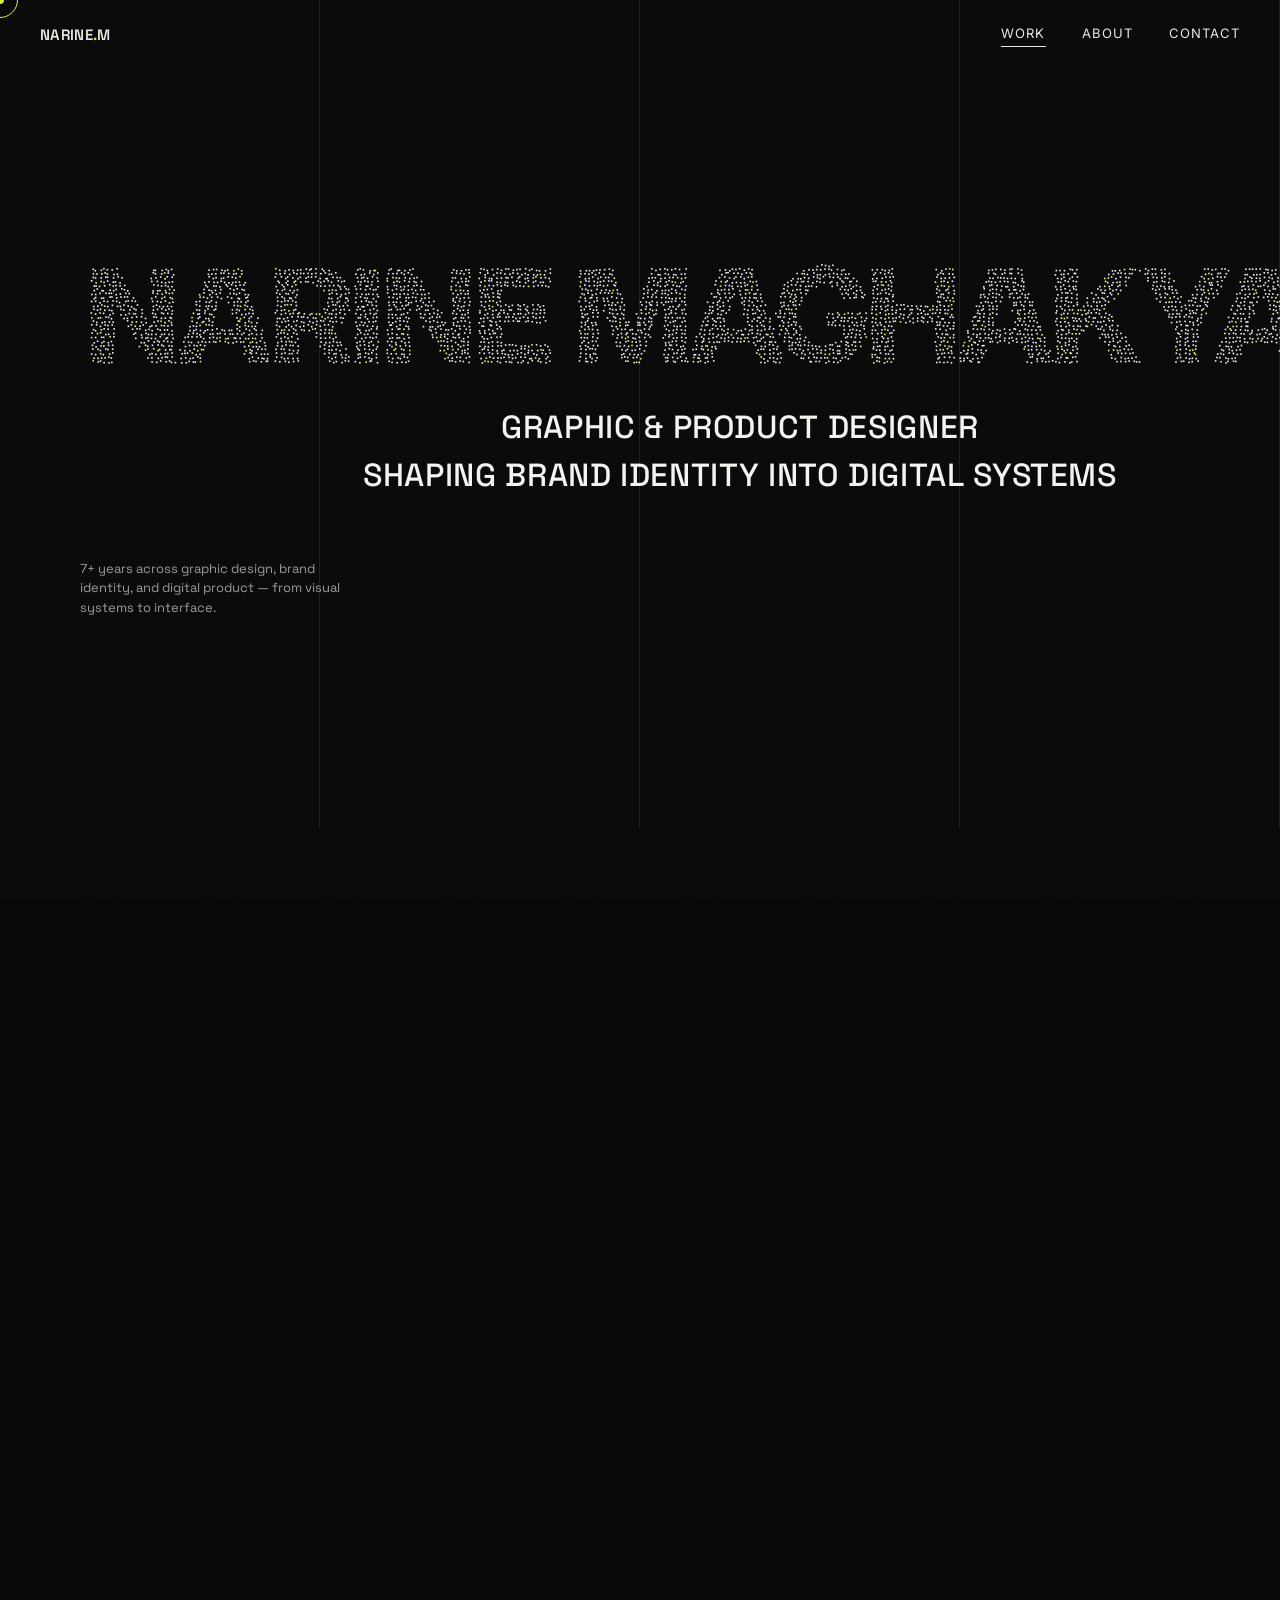
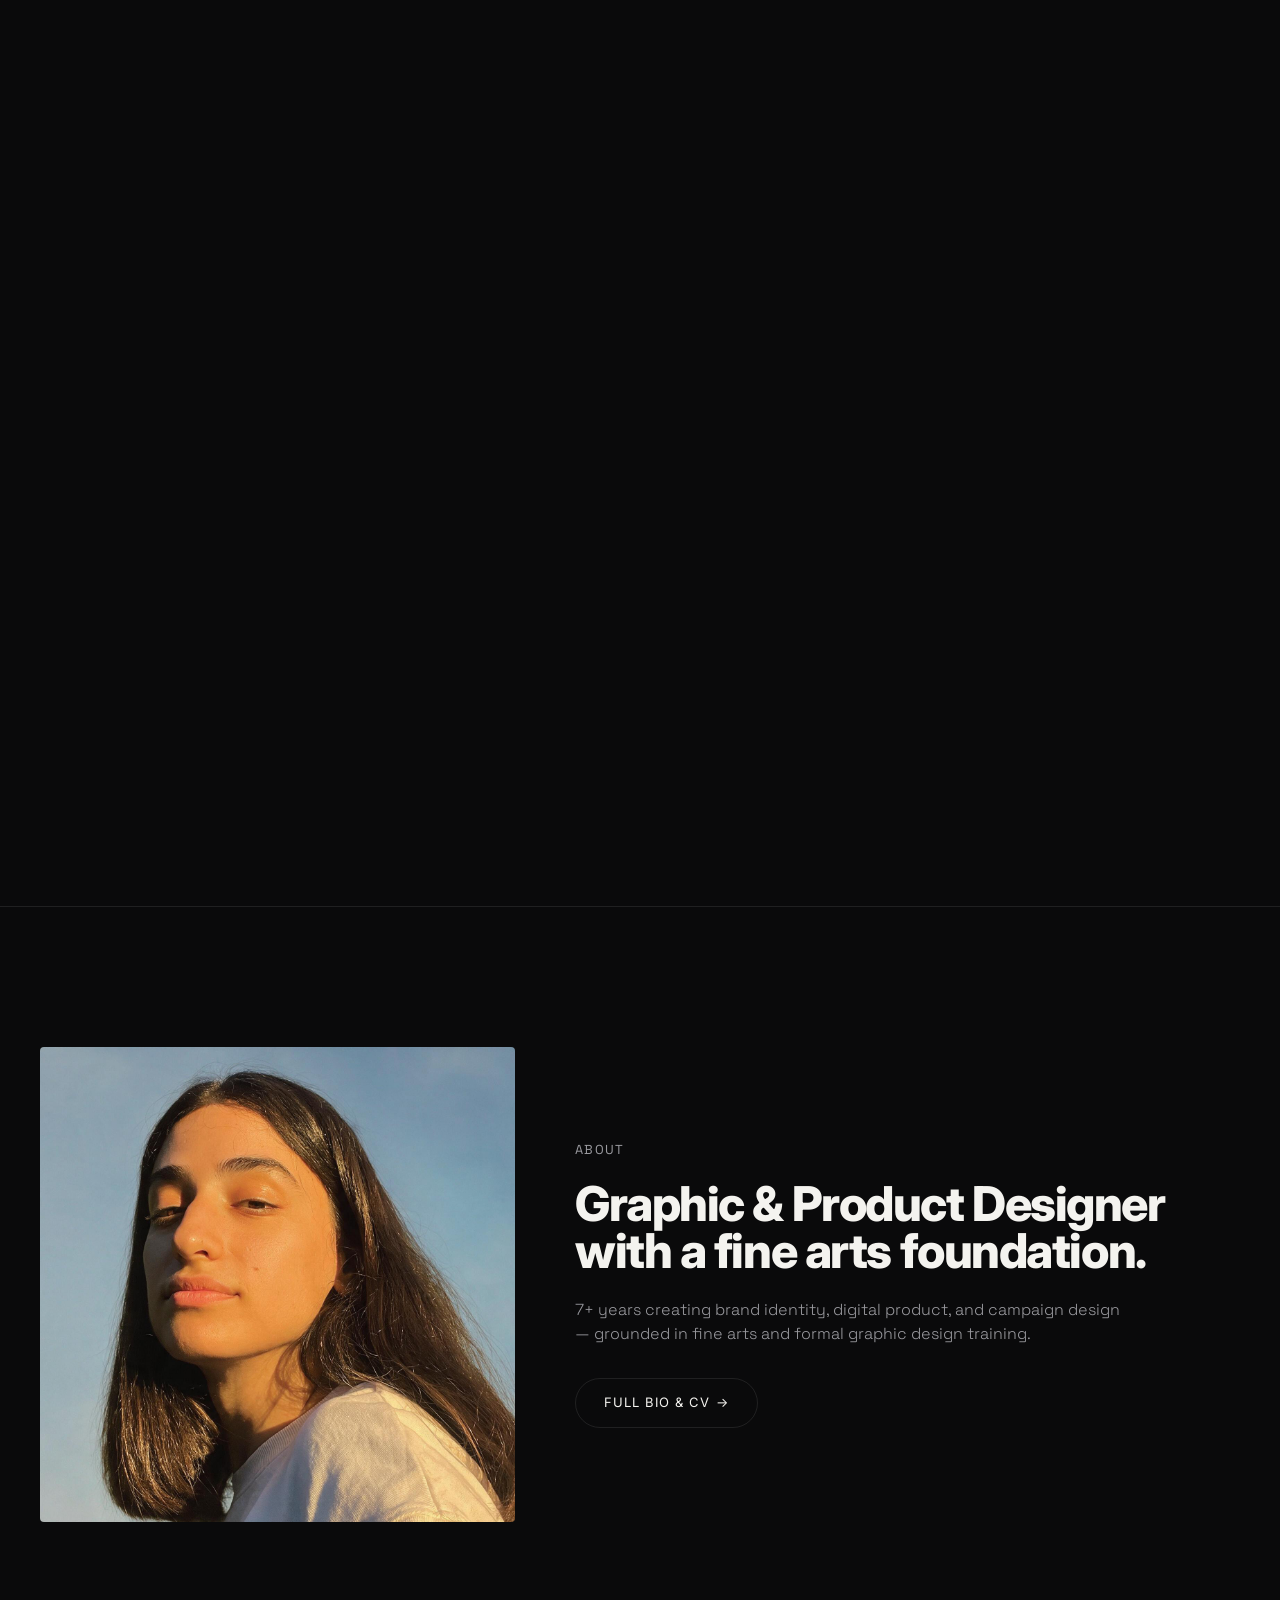
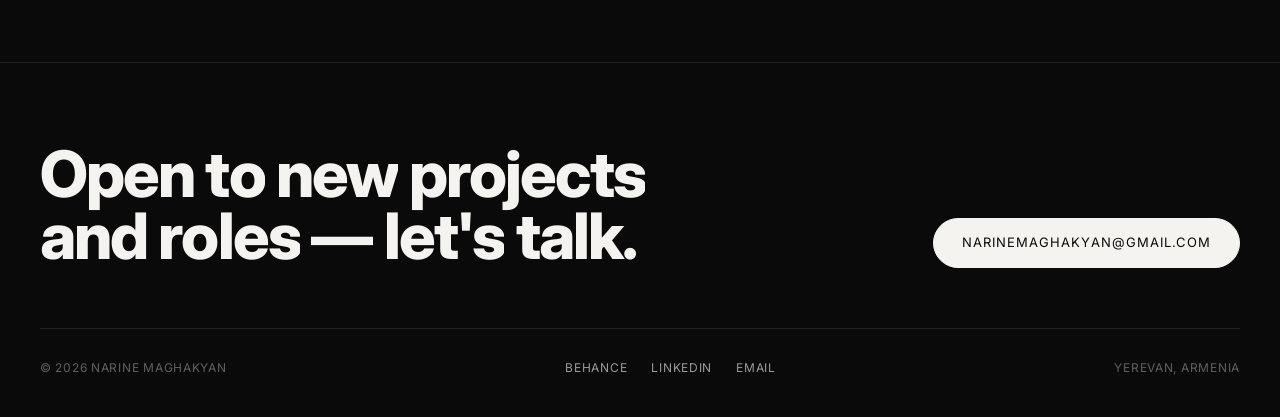
==== index.html @ ae7bdd8b "Homepage: two-column staggered work grid with scroll column drift; new FreedX cover" ====
<!DOCTYPE html>
<html lang="en">
<head>
<meta charset="UTF-8">
<meta name="viewport" content="width=device-width, initial-scale=1.0">
<title>Narine Maghakyan — Graphic, Brand &amp; Product Designer</title>
<meta name="description" content="Portfolio of Narine Maghakyan — brand identity, design systems, and product UI for FreedX, Risk.inc, Digilite and more.">
<link rel="stylesheet" href="css/style.css">
</head>
<body>

<nav class="site-nav">
  <a href="index.html" class="logo">NARINE<span>.</span>M</a>
  <div class="nav-links">
    <a href="index.html" class="active">Work</a>
    <a href="about.html">About</a>
    <a href="mailto:narinemaghakyan@gmail.com">Contact</a>
  </div>
  <button class="nav-toggle">Menu</button>
</nav>

<!-- ================= MASTHEAD ================= -->
<header class="masthead">
  <div class="masthead-grid"><span></span><span></span><span></span><span></span></div>
  <div class="wrap" style="position:relative;">
    <h1 class="masthead-name reveal in">NARINE MAGHAKYAN</h1>
    <p class="masthead-role reveal in">Graphic &amp; Product Designer<br>Shaping Brand Identity Into Digital Systems</p>
    <div class="masthead-foot reveal in">
      <p>7+ years across graphic design, brand identity, and digital product — from visual systems to interface.</p>
      <p style="text-align:right;">© Selected Work<br>01 — 07</p>
    </div>
  </div>
</header>

<!-- ================= WORK GRID ================= -->
<section style="padding-top:0;" id="work">
  <div class="wrap">
    <div class="work-grid2" data-drift-grid>

      <a href="freedx.html" class="wcard cursor-hover fade">
        <div class="wcard-media wr-media"><img src="images/freedx-cover.jpg" alt="FreedX — rebranding and design systems"></div>
        <div class="wcard-foot">
          <div>
            <div class="wcard-num">[ 01 ]</div>
            <h2 class="wcard-title">Rebranding &amp; Design Systems</h2>
          </div>
          <div class="wcard-type">Brand Identity &amp; Product UI</div>
        </div>
      </a>

      <a href="branding.html" class="wcard cursor-hover fade">
        <div class="wcard-media wr-media"><img src="images/row-02-v2.jpg" alt="Branding and logo creation"></div>
        <div class="wcard-foot">
          <div>
            <div class="wcard-num">[ 02 ]</div>
            <h2 class="wcard-title">Branding &amp; Logo Creation</h2>
          </div>
          <div class="wcard-type">Brand Identity</div>
        </div>
      </a>

      <a href="marketing.html" class="wcard cursor-hover fade">
        <div class="wcard-media wr-media"><img src="images/row-03.jpg" alt="iGaming bright visuals"></div>
        <div class="wcard-foot">
          <div>
            <div class="wcard-num">[ 03 ]</div>
            <h2 class="wcard-title">iGaming Bright Visuals</h2>
          </div>
          <div class="wcard-type">iGaming Banners &amp; Landing Pages</div>
        </div>
      </a>

      <a href="print.html" class="wcard cursor-hover fade">
        <div class="wcard-media wr-media"><img src="images/row-06.jpg" alt="Typography, posters and editorial"></div>
        <div class="wcard-foot">
          <div>
            <div class="wcard-num">[ 04 ]</div>
            <h2 class="wcard-title">Typography, Posters &amp; Editorial</h2>
          </div>
          <div class="wcard-type">Print &amp; Typography</div>
        </div>
      </a>

      <a href="email.html" class="wcard cursor-hover fade">
        <div class="wcard-media wr-media"><img src="images/email-hero.jpg" alt="Email and lifecycle design"></div>
        <div class="wcard-foot">
          <div>
            <div class="wcard-num">[ 05 ]</div>
            <h2 class="wcard-title">Email &amp; Lifecycle Design</h2>
          </div>
          <div class="wcard-type">Email &amp; UI Design</div>
        </div>
      </a>

      <a href="campaigns.html" class="wcard cursor-hover fade">
        <div class="wcard-media wr-media"><img src="images/campaigns-hero.jpg" alt="Performance and CRM design"></div>
        <div class="wcard-foot">
          <div>
            <div class="wcard-num">[ 06 ]</div>
            <h2 class="wcard-title">Performance &amp; CRM Design</h2>
          </div>
          <div class="wcard-type">Paid Display, CRM &amp; Social</div>
        </div>
      </a>

      <a href="arevod.html" class="wcard cursor-hover fade">
        <div class="wcard-media wr-media"><img src="images/arevod-photo-sign-sunset.jpg" alt="Festival Arevod"></div>
        <div class="wcard-foot">
          <div>
            <div class="wcard-num">[ 07 ]</div>
            <h2 class="wcard-title">Festival Arevod</h2>
          </div>
          <div class="wcard-type">Event Branding &amp; Art Direction</div>
        </div>
      </a>
    </div>
  </div>
</section>

<!-- ================= ABOUT TEASER ================= -->
<section style="border-top:1px solid var(--line);">
  <div class="wrap split split-teaser">
    <div class="reveal" data-parallax style="border-radius:4px; overflow:hidden; aspect-ratio:1/1;">
      <img src="images/narine-bio-square.jpg" alt="Narine Maghakyan portrait" style="width:100%; height:100%; object-fit:cover;">
    </div>
    <div class="reveal">
      <p class="kicker" style="font-family:'Space Grotesk',sans-serif; font-size:13px; text-transform:uppercase; letter-spacing:.1em; color:var(--text-dim); margin-bottom:20px;">About</p>
      <h2 style="font-size:clamp(28px,4vw,48px); max-width:600px;">Graphic &amp; Product Designer with a fine arts foundation.</h2>
      <p style="color:var(--text-dim); margin-top:24px; max-width:560px; font-size:16px; font-family:'Space Grotesk',sans-serif; font-weight:300;">
        7+ years creating brand identity, digital product, and campaign design — grounded in fine arts and formal graphic design training.
      </p>
      <a href="about.html" class="btn mt-lg cursor-hover" style="margin-top:32px;">Full Bio &amp; CV →</a>
    </div>
  </div>
</section>

<!-- ================= FOOTER ================= -->
<footer class="site-footer">
  <div class="wrap">
    <div class="footer-top reveal">
      <h2>Open to new projects and roles — let's talk.</h2>
      <a href="mailto:narinemaghakyan@gmail.com" class="btn btn-solid cursor-hover">narinemaghakyan@gmail.com</a>
    </div>
    <div class="footer-bottom">
      <span>© 2026 Narine Maghakyan</span>
      <div class="footer-socials">
        <a href="https://www.behance.net/narinemaghakyann" target="_blank" rel="noopener">Behance</a>
        <a href="https://www.linkedin.com/in/narine-maghakyan-73769a1a3" target="_blank" rel="noopener">LinkedIn</a>
        <a href="mailto:narinemaghakyan@gmail.com">Email</a>
      </div>
      <span>Yerevan, Armenia</span>
    </div>
  </div>
</footer>

<script src="js/main.js"></script>
</body>
</html>
---- css/style.css ----
/* ============================================
   NARINE MAGHAKYAN — PORTFOLIO
   Base design system
   ============================================ */

@import url('https://fonts.googleapis.com/css2?family=Space+Grotesk:wght@300..700&family=Inter:wght@300..800&display=swap');

:root{
  --bg: #0a0a0b;
  --bg-alt: #111113;
  --panel: #16161a;
  --line: rgba(255,255,255,0.09);
  --text: #f4f3ef;
  --text-dim: #9a9a9f;
  --text-faint: #605f66;
  --accent: #d9ff4f;
  --accent-dim: #a3c93d;
  --radius: 2px;
  --ease: cubic-bezier(.16,.84,.44,1);
  --maxw: 1400px;
}

*,*::before,*::after{ box-sizing:border-box; margin:0; padding:0; }
html{ scroll-behavior:smooth; background:var(--bg); }
body{
  background:var(--bg);
  color:var(--text);
  font-family:'Inter', -apple-system, BlinkMacSystemFont, sans-serif;
  font-size:16px;
  line-height:1.5;
  overflow-x:hidden;
  cursor:default;
}

h1,h2,h3,h4,.display{
  font-family:'Inter', sans-serif;
  font-weight:800;
  letter-spacing:-0.03em;
  line-height:0.98;
}
.mono{ font-family:'Space Grotesk',sans-serif; }

a{ color:inherit; text-decoration:none; }
img{ max-width:100%; display:block; }
ul{ list-style:none; }
button{ font-family:inherit; background:none; border:none; color:inherit; cursor:pointer; }

.wrap{ max-width:var(--maxw); margin:0 auto; padding:0 40px; }
@media(max-width:768px){ .wrap{ padding:0 20px; } }

/* ---------- custom cursor ---------- */
.cursor-dot{
  position:fixed; top:0; left:0; width:8px; height:8px; border-radius:50%;
  background:var(--accent); pointer-events:none; z-index:9999;
  transform:translate(-50%,-50%); transition:opacity .2s;
  mix-blend-mode:difference;
}
.cursor-ring{
  position:fixed; top:0; left:0; width:36px; height:36px; border-radius:50%;
  border:1px solid var(--accent); pointer-events:none; z-index:9998;
  transform:translate(-50%,-50%); transition:width .25s var(--ease),height .25s var(--ease),opacity .2s;
  mix-blend-mode:difference;
}
.cursor-ring.hover{ width:64px; height:64px; }
@media(hover:none){ .cursor-dot,.cursor-ring{ display:none; } }

/* ---------- noise / grain overlay ---------- */
.grain{
  position:fixed; inset:0; pointer-events:none; z-index:1;
  opacity:.035; mix-blend-mode:overlay;
  background-image:url("data:image/svg+xml,%3Csvg xmlns='http://www.w3.org/2000/svg' width='120' height='120'%3E%3Cfilter id='n'%3E%3CfeTurbulence type='fractalNoise' baseFrequency='0.9' numOctaves='2' stitchTiles='stitch'/%3E%3C/filter%3E%3Crect width='100%25' height='100%25' filter='url(%23n)'/%3E%3C/svg%3E");
}

/* ---------- top nav ---------- */
.site-nav{
  position:fixed; top:0; left:0; right:0; z-index:200;
  display:flex; align-items:center; justify-content:space-between;
  padding:24px 40px; mix-blend-mode:difference;
}
@media(max-width:768px){ .site-nav{ padding:18px 20px; } }
.site-nav .logo{ font-family:'Space Grotesk',sans-serif; font-weight:600; font-size:15px; letter-spacing:.02em; }
.site-nav .logo span{ color:var(--accent); }
.nav-links{ display:flex; gap:36px; align-items:center; }
.nav-links a{
  font-size:13px; text-transform:uppercase; letter-spacing:.08em; color:var(--text);
  position:relative; padding-bottom:3px;
}
.nav-links a::after{
  content:''; position:absolute; left:0; bottom:0; width:0; height:1px; background:var(--text);
  transition:width .3s var(--ease);
}
.nav-links a:hover::after, .nav-links a.active::after{ width:100%; }
.nav-toggle{ display:none; font-size:13px; text-transform:uppercase; letter-spacing:.08em; }
@media(max-width:768px){
  .nav-links{
    position:fixed; inset:0; background:var(--bg); flex-direction:column; justify-content:center; gap:28px;
    transform:translateY(-100%); transition:transform .5s var(--ease); mix-blend-mode:normal; z-index:150;
  }
  .nav-links.open{ transform:translateY(0); }
  .nav-links a{ font-size:22px; }
  .nav-toggle{ display:block; z-index:201; }
}

/* ---------- buttons ---------- */
.btn{
  display:inline-flex; align-items:center; gap:10px;
  padding:14px 28px; border:1px solid var(--line); border-radius:100px;
  font-size:13px; text-transform:uppercase; letter-spacing:.08em;
  transition:border-color .3s var(--ease), background .3s var(--ease), color .3s var(--ease);
}
.btn:hover{ border-color:var(--accent); color:var(--accent); }
.btn-solid{ background:var(--text); color:var(--bg); border-color:var(--text); }
.btn-solid:hover{ background:var(--accent); border-color:var(--accent); color:var(--bg); }

/* ---------- section spacing ---------- */
section{ position:relative; padding:140px 0; }
@media(max-width:768px){ section{ padding:90px 0; } }
.section-label{
  font-size:13px; text-transform:uppercase; letter-spacing:.12em; color:var(--text-dim);
  display:flex; align-items:center; gap:12px; margin-bottom:28px;
}
.section-label::before{ content:''; width:28px; height:1px; background:var(--accent); }

/* ---------- reveal animation ---------- */
/* Safety: if JS never boots (or reduced-motion is on) nothing may stay hidden.
   js/main.js adds .js-motion to <html>; without it everything renders visible. */
html:not(.js-motion) .reveal,
html:not(.js-motion) .reveal-stagger > *,
html:not(.js-motion) .mk-i{
  opacity:1 !important; transform:none !important;
}
.reveal{ opacity:0; transform:translateY(36px); transition:opacity .9s var(--ease), transform .9s var(--ease); }
.reveal.in{ opacity:1; transform:translateY(0); }
.reveal-stagger > *{ opacity:0; transform:translateY(30px); transition:opacity .7s var(--ease), transform .7s var(--ease); }
.reveal-stagger.in > *{ opacity:1; transform:translateY(0); }
.reveal-stagger.in > *:nth-child(1){ transition-delay:.02s; }
.reveal-stagger.in > *:nth-child(2){ transition-delay:.08s; }
.reveal-stagger.in > *:nth-child(3){ transition-delay:.14s; }
.reveal-stagger.in > *:nth-child(4){ transition-delay:.2s; }
.reveal-stagger.in > *:nth-child(5){ transition-delay:.26s; }
.reveal-stagger.in > *:nth-child(6){ transition-delay:.32s; }

/* ---------- footer ---------- */
.site-footer{
  border-top:1px solid var(--line); padding:80px 0 40px;
}
.footer-top{
  display:flex; justify-content:space-between; align-items:flex-end; flex-wrap:wrap; gap:40px;
  padding-bottom:60px;
}
.footer-top h2{ font-size:clamp(32px,5vw,64px); max-width:680px; }
.footer-bottom{
  display:flex; justify-content:space-between; align-items:center; flex-wrap:wrap; gap:16px;
  padding-top:30px; border-top:1px solid var(--line);
  font-size:12px; color:var(--text-faint); text-transform:uppercase; letter-spacing:.06em;
}
.footer-socials{ display:flex; gap:24px; }
.footer-socials a{ color:var(--text-dim); transition:color .3s; }
.footer-socials a:hover{ color:var(--accent); }

/* ---------- scrollbar ---------- */
::-webkit-scrollbar{ width:8px; }
::-webkit-scrollbar-track{ background:var(--bg); }
::-webkit-scrollbar-thumb{ background:#2a2a2e; }

/* ---------- utility ---------- */
.text-dim{ color:var(--text-dim); }
.text-accent{ color:var(--accent); }
.mt-lg{ margin-top:80px; }
.center{ text-align:center; }
.progress-bar{
  position:fixed; top:0; left:0; height:2px; background:var(--accent); z-index:300; width:0%;
}

/* ============================================
   WORK GRID — editorial, full-bleed, in-site
   ============================================ */
.work-intro{
  padding:200px 0 100px;
}
.work-intro .kicker{
  font-family:'Space Grotesk',sans-serif; font-size:14px; text-transform:uppercase;
  letter-spacing:.1em; color:var(--text-dim); margin-bottom:28px;
}
.work-intro h1{
  font-size:clamp(38px,7.2vw,108px); max-width:1300px;
}
.work-intro .sub{
  color:var(--text-dim); font-size:clamp(16px,1.6vw,20px); max-width:640px; margin-top:32px;
  font-family:'Space Grotesk',sans-serif; font-weight:300;
}

.work-grid{
  display:grid; grid-template-columns:repeat(12,1fr); gap:4px;
}
.work-item{ position:relative; overflow:hidden; background:#0d0d0f; display:block; }
.work-item img{ width:100%; height:100%; object-fit:cover; transition:transform .8s var(--ease), filter .5s; filter:grayscale(.15) brightness(.92); }
.work-item:hover img{ transform:scale(1.035); filter:grayscale(0) brightness(1); }
.work-item .work-cap{
  display:flex; justify-content:space-between; align-items:baseline;
  padding:16px 2px 0;
}
.work-item .work-cap h3{ font-size:18px; font-weight:600; letter-spacing:-0.01em; }
.work-item .work-cap span{ font-size:12px; color:var(--text-faint); text-transform:uppercase; letter-spacing:.06em; font-family:'Space Grotesk',sans-serif; }

.work-lead{ grid-column:span 12; aspect-ratio:16/8; }
.work-half{ grid-column:span 6; aspect-ratio:4/3; }
.work-third{ grid-column:span 4; aspect-ratio:3/4; }
@media(max-width:900px){
  .work-half,.work-third{ grid-column:span 12; aspect-ratio:4/3; }
}

.work-tag{
  position:absolute; top:20px; left:20px; z-index:2;
  background:rgba(10,10,11,.7); backdrop-filter:blur(6px);
  padding:6px 14px; border-radius:100px; font-size:11px; text-transform:uppercase;
  letter-spacing:.08em; font-family:'Space Grotesk',sans-serif;
}

/* ============================================
   CLARA-ROTH-STYLE MASTHEAD + NUMBERED WORK LIST
   ============================================ */
.masthead{
  min-height:92vh; display:flex; flex-direction:column; justify-content:center;
  position:relative; padding:110px 40px 60px; overflow:hidden;
}
.masthead-grid{
  position:absolute; inset:0; display:grid; grid-template-columns:repeat(4,1fr);
  pointer-events:none;
}
.masthead-grid span{ border-right:1px solid var(--line); height:100%; }
.masthead-name{
  font-family:'Inter',sans-serif; font-weight:800; letter-spacing:-0.04em;
  font-size:clamp(48px,10.5vw,168px); line-height:0.92; text-align:center;
  white-space:nowrap;
}
@media(max-width:900px){ .masthead-name{ white-space:normal; font-size:clamp(38px,13vw,90px); } }
.masthead-role{
  text-align:center; text-transform:uppercase; letter-spacing:.02em;
  font-size:clamp(18px,2.6vw,32px); font-family:'Space Grotesk',sans-serif; font-weight:500;
  margin-top:18px; color:var(--text);
}
.masthead-foot{
  display:flex; justify-content:space-between; align-items:flex-end; margin-top:60px;
  font-family:'Space Grotesk',sans-serif; font-size:13px; color:var(--text-dim);
}
.masthead-foot p{ max-width:260px; line-height:1.5; }

.work-row{
  display:grid; grid-template-columns:1fr 2fr 1fr; gap:24px;
  border-top:1px solid var(--line); padding:48px 0; align-items:center;
}
.work-row:last-child{ border-bottom:1px solid var(--line); }
.work-row .wr-num{ font-family:'Space Grotesk',sans-serif; font-size:13px; color:var(--text-faint); margin-bottom:16px; }
.work-row .wr-title{ font-size:clamp(24px,2.6vw,38px); line-height:1.05; }
.work-row .wr-arrow{
  width:54px; height:54px; border-radius:50%; border:1px solid var(--line);
  display:flex; align-items:center; justify-content:center; margin-top:24px;
  transition:background .3s var(--ease), border-color .3s var(--ease);
}
.work-row:hover .wr-arrow{ background:var(--text); border-color:var(--text); }
.work-row:hover .wr-arrow svg{ stroke:var(--bg); transform:rotate(90deg); }
.work-row .wr-arrow svg{ width:18px; height:18px; stroke:var(--text); transition:stroke .3s var(--ease), transform .4s var(--ease); }
.work-row .wr-media{
  aspect-ratio:3/4; overflow:hidden; border-radius:2px; background:#0d0d0f; max-width:503px;
}
/* Reference site (webxdemo artist1): static on scroll, pans with the
   cursor on hover. The follow itself is lerped in js/main.js. */
.work-row .wr-media img{ width:100%; height:100%; object-fit:cover; }
html.js-motion .work-row .wr-media img.wr-follow{
  transform:translate3d(var(--mx,0px),var(--my,0px),0) scale(var(--ms,1));
  will-change:transform;
}
@media (prefers-reduced-motion: reduce){
  html.js-motion .work-row .wr-media img.wr-follow{ transform:none !important; }
}
.work-row .wr-meta{ text-align:right; font-family:'Space Grotesk',sans-serif; }
.work-row .wr-meta .wr-label{ font-size:11px; text-transform:uppercase; letter-spacing:.1em; color:var(--text-faint); margin-bottom:6px; }
.work-row .wr-meta .wr-type{ font-size:14px; color:var(--text-dim); }
@media(max-width:900px){
  .work-row{ grid-template-columns:1fr; gap:20px; }
  .work-row .wr-meta{ text-align:left; }
}

/* ============================================
   MOTION SYSTEM
   All hidden states below are scoped to html.js-motion,
   which js/main.js adds only after it boots successfully.
   ============================================ */

/* smooth scroll takes over from native smooth behaviour */
html.js-smooth{ scroll-behavior:auto; }

/* ---------- text mask reveal ---------- */
html.js-motion [data-mask="1"] .mk{
  display:inline-block;
  overflow:hidden;
  vertical-align:top;
  padding-bottom:0.14em;
  margin-bottom:-0.14em;
}
html.js-motion [data-mask="1"] .mk-i{
  display:inline-block;
  transform:translateY(115%);
  transition:transform 1.05s var(--ease);
}
html.js-motion [data-mask="1"].mask-in .mk-i{ transform:translateY(0); }

/* ---------- image parallax ---------- */
@property --ps{ syntax:'<number>'; initial-value:1.12; inherits:false; }

html.js-motion .px-box{ overflow:hidden; }
html.js-motion .bnd-hero-media.px-box,
html.js-motion .pj-hero-media.px-box{ border-radius:4px; }
html.js-motion .fx-campaign-hero > .px-box{ border-radius:12px; }

html.js-motion .px-img{
  --py:0px;
  --ps:1.12;
  transform:translate3d(0,var(--py),0) scale(var(--ps));
  transition:--ps .8s var(--ease);
  will-change:transform;
}

/* ---------- interactive particle wordmark ---------- */
.hero-particles{ position:relative; }
.hero-particles canvas{
  position:absolute; inset:0;
  width:100%; height:100%;
  pointer-events:none;
}
.masthead-name.is-particled{ color:transparent; }

/* ---------- motion-safety ---------- */
@media (prefers-reduced-motion: reduce){
  html.js-motion [data-mask="1"] .mk-i{ transform:none !important; transition:none !important; }
  html.js-motion .px-img{ transform:none !important; }
  .masthead-name.is-particled{ color:var(--text) !important; }
  .hero-particles canvas{ display:none !important; }
}


/* ============================================
   RESPONSIVE LAYOUT PRIMITIVES
   These replace inline grid styles, which media
   queries could not override (inline wins).
   ============================================ */
.split{ display:grid; gap:60px; }
.split-bio{ grid-template-columns:1fr 1.3fr; }
.split-teaser{ grid-template-columns:1fr 1.4fr; align-items:center; }
.split-overview{ grid-template-columns:1fr 1.5fr; }
.split-even{ grid-template-columns:1fr 1fr; }

.cv-row{
  display:grid; grid-template-columns:1fr 2fr 1fr; gap:24px;
  padding:26px 0; border-bottom:1px solid var(--line); align-items:baseline;
}
.cv-row-last{ border-bottom:none; }

.fx-grid{ display:grid; gap:24px; }
.fx-grid-3{ grid-template-columns:repeat(3,1fr); }
.fx-grid-4{ grid-template-columns:repeat(4,1fr); }
.fx-grid-tight{ gap:16px; }
.fx-swatches{ display:grid; grid-template-columns:repeat(10,1fr); gap:8px; }

@media(max-width:1000px){
  .fx-grid-4{ grid-template-columns:repeat(2,1fr); }
}
@media(max-width:900px){
  .split{ grid-template-columns:1fr !important; gap:40px; }
  .fx-grid-3{ grid-template-columns:1fr; }
  .cv-row{ grid-template-columns:1fr; gap:6px; padding:22px 0; }
  .cv-row span{ text-align:left !important; }
  .cv-row span:first-child{ order:-1; font-size:13px !important; }
}
@media(max-width:560px){
  .fx-grid-4{ grid-template-columns:1fr; }
  .fx-swatches{ grid-template-columns:repeat(5,1fr); }
}

/* ---------- masthead on small screens ---------- */
@media(max-width:768px){
  .masthead{ padding:100px 20px 50px; min-height:88vh; }
  .masthead-foot{ flex-direction:column; align-items:flex-start; gap:18px; margin-top:44px; }
  .masthead-foot p{ max-width:none; }
  .masthead-foot p[style]{ text-align:left !important; }
  .masthead-role{ margin-top:14px; }
}

/* ---------- general small-screen tightening ---------- */
@media(max-width:768px){
  .work-row{ padding:36px 0; }
  .work-row .wr-media{ max-width:100%; }
  .footer-top{ padding-bottom:40px; gap:24px; }
  .footer-bottom{ gap:12px; }
  .site-footer{ padding:60px 0 32px; }
  .pj-facts{ gap:18px; margin-top:32px; padding-top:24px; }
  .bnd-block, .pj-block{ margin-top:80px; }
  .bnd-hero, .pj-hero{ gap:32px; }
}
@media(max-width:480px){
  .pj-facts{ grid-template-columns:1fr 1fr; }
  .pj-facts strong{ font-size:16px; }
  .btn{ padding:12px 20px; font-size:12px; }
}

/* nothing may ever scroll sideways */
html, body{ max-width:100%; overflow-x:hidden; }

/* ---------- page transition ---------- */
/* Element is created by JS only, so if JS fails there is no overlay at all. */
.page-fade{
  position:fixed; inset:0; z-index:9000;
  background:var(--bg);
  pointer-events:none;
  opacity:1;
  transition:opacity .45s var(--ease);
}
.page-fade.is-out{ opacity:0; }
.page-fade.is-in{ opacity:1; transition:opacity .32s var(--ease); }
@media (prefers-reduced-motion: reduce){
  .page-fade{ display:none !important; }
}

/* ============================================
   HOMEPAGE — two-column staggered work grid
   Single ordered grid (not two column divs) so
   source order stays 01..07 when it stacks on mobile.
   Stagger + scroll drift are both transforms, so they
   never affect layout.
   ============================================ */
.work-grid2{
  display:grid; grid-template-columns:1fr 1fr;
  gap:64px 56px; align-items:start;
  padding-bottom:160px;
}

.wcard{
  display:block;
  --stagger:0px; --drift:0px;
  transform:translate3d(0, calc(var(--stagger) + var(--drift)), 0);
}
/* the stagger itself — only when the motion system is on */
html.js-motion .wcard:nth-child(even){ --stagger:130px; }

/* opacity-only reveal, so it can't fight the transform above */
html.js-motion .fade{ opacity:0; transition:opacity .9s var(--ease); }
.fade.in{ opacity:1; }

.wcard-media{
  position:relative;
  aspect-ratio:4/5; max-height:600px;
  overflow:hidden; border-radius:3px; background:#0d0d0f;
}
.wcard-media img{
  position:absolute; inset:0;
  width:100%; height:100%; object-fit:cover;
}

.wcard-foot{
  display:flex; justify-content:space-between; align-items:flex-start;
  gap:24px; margin-top:20px;
}
.wcard-num{
  font-family:'Space Grotesk',sans-serif; font-size:12px; letter-spacing:.1em;
  color:var(--text-faint); margin-bottom:9px;
}
.wcard-title{
  font-size:clamp(21px,2.1vw,31px); line-height:1.05; letter-spacing:-0.02em;
  max-width:15ch;
  transition:color .35s var(--ease);
}
.wcard:hover .wcard-title{ color:var(--accent); }
.wcard-type{
  font-family:'Space Grotesk',sans-serif; font-size:11px;
  text-transform:uppercase; letter-spacing:.09em; color:var(--text-dim);
  text-align:right; max-width:14ch; line-height:1.5; flex-shrink:0;
}

@media(max-width:900px){
  .work-grid2{ grid-template-columns:1fr; gap:48px; padding-bottom:0; }
  html.js-motion .wcard:nth-child(even){ --stagger:0px; }
  .wcard{ transform:none !important; }
  .wcard-media{ aspect-ratio:4/5; max-height:none; }
  .wcard-title{ max-width:none; }
  .wcard-type{ max-width:none; }
}
@media (prefers-reduced-motion: reduce){
  .wcard{ transform:none !important; }
}
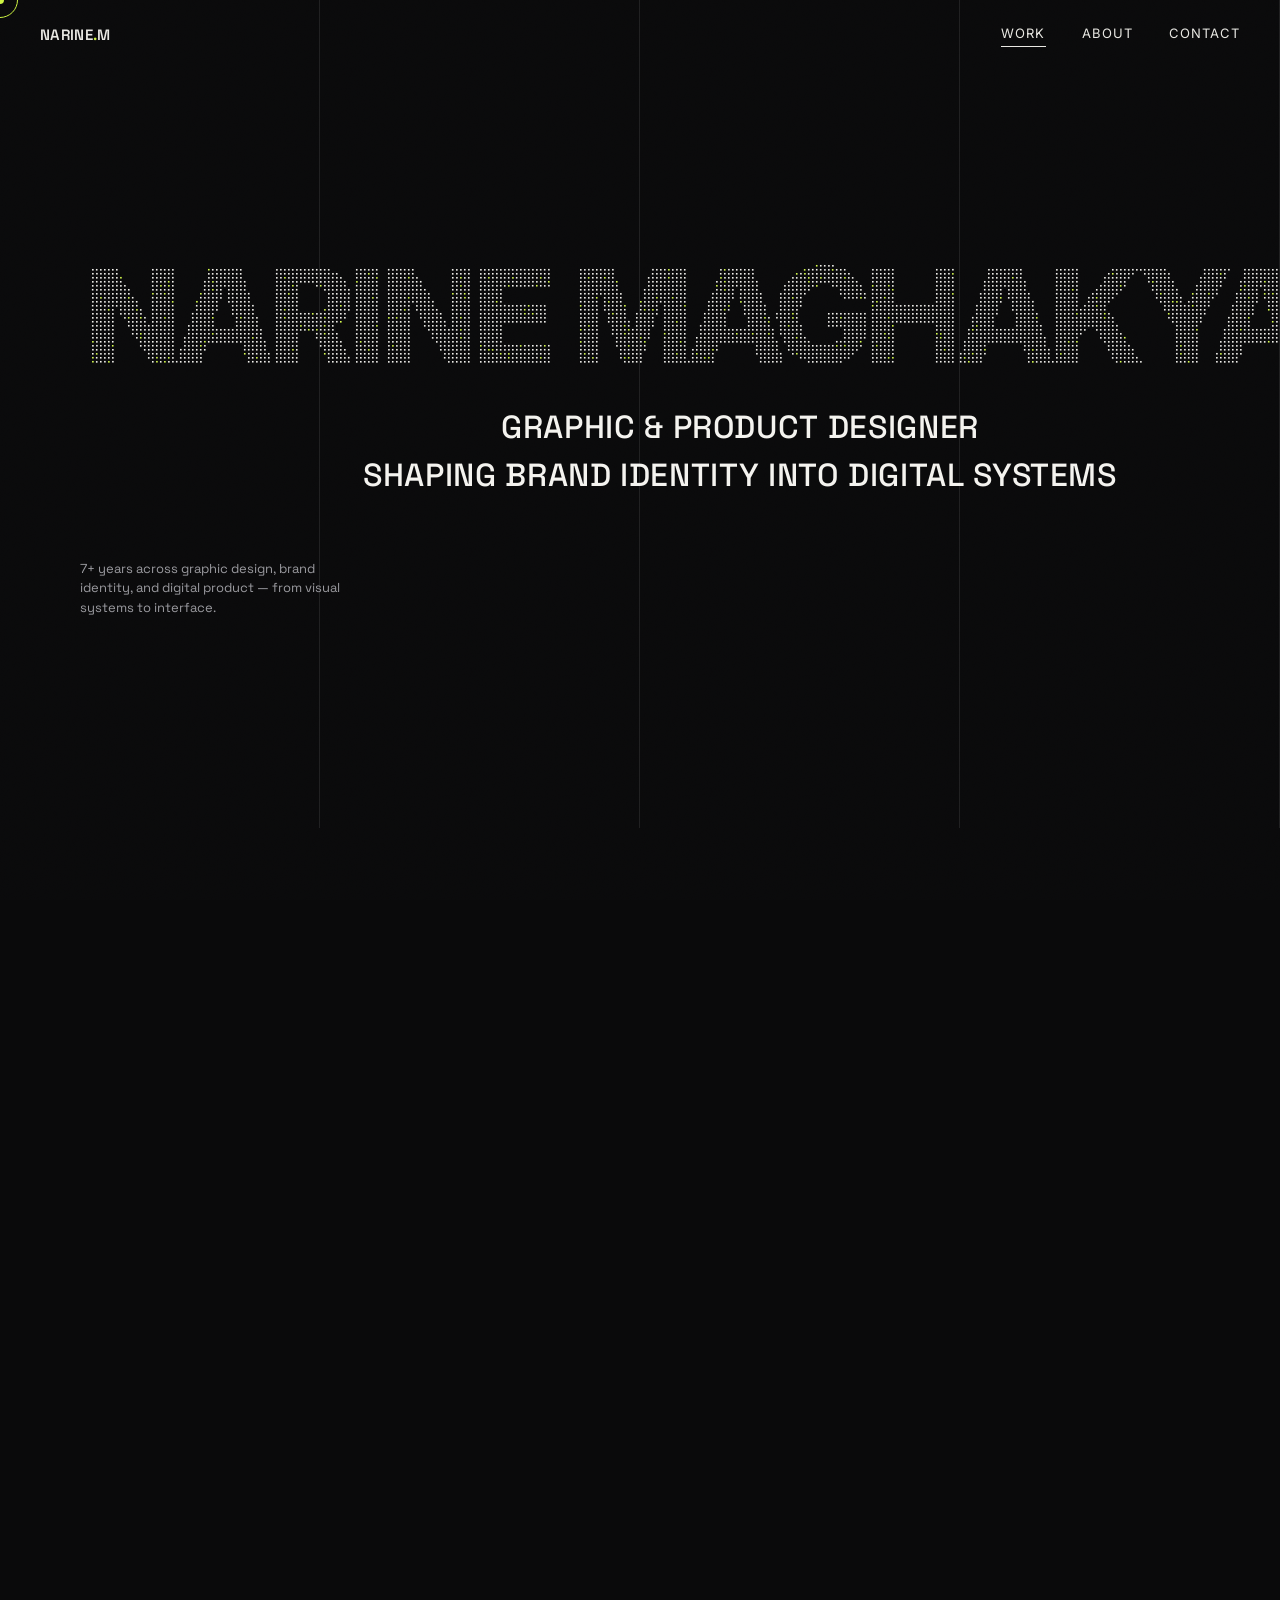
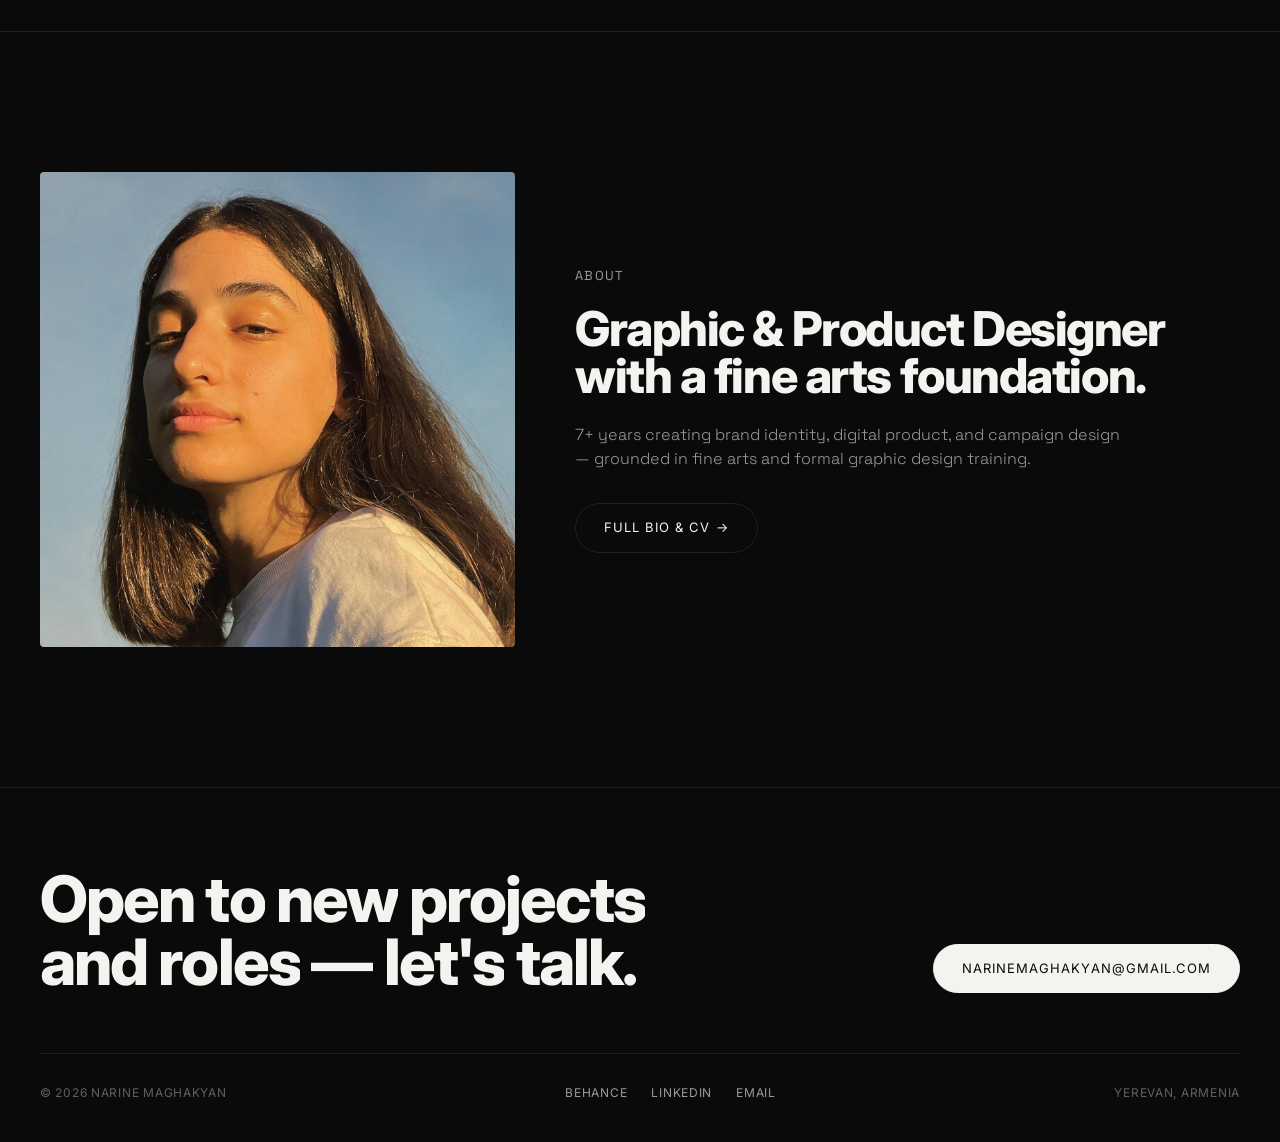
==== commit 7ec2fbfc: "Install seven 3:2 landscape homepage covers" ====
--- a/index.html
+++ b/index.html
@@ -104,7 +104,7 @@
       </a>
 
       <a href="arevod.html" class="wcard cursor-hover fade">
-        <div class="wcard-media wr-media"><img src="images/arevod-photo-sign-sunset.jpg" alt="Festival Arevod"></div>
+        <div class="wcard-media wr-media"><img src="images/arevod-cover.jpg" alt="Festival Arevod — event branding and art direction"></div>
         <div class="wcard-foot">
           <div>
             <div class="wcard-num">[ 07 ]</div>
--- a/css/style.css
+++ b/css/style.css
@@ -441,7 +441,7 @@
   transform:translate3d(0, calc(var(--stagger) + var(--drift)), 0);
 }
 /* the stagger itself — only when the motion system is on */
-html.js-motion .wcard:nth-child(even){ --stagger:130px; }
+html.js-motion .wcard:nth-child(even){ --stagger:88px; }
 
 /* opacity-only reveal, so it can't fight the transform above */
 html.js-motion .fade{ opacity:0; transition:opacity .9s var(--ease); }
@@ -449,7 +449,10 @@
 
 .wcard-media{
   position:relative;
-  aspect-ratio:4/5; max-height:600px;
+  /* NOTE: no max-height here — combined with aspect-ratio it shrinks the
+     WIDTH too, so the image stops filling its column and the caption
+     below ends up wider than the picture. */
+  aspect-ratio:3/2;
   overflow:hidden; border-radius:3px; background:#0d0d0f;
 }
 .wcard-media img{
@@ -481,7 +484,7 @@
   .work-grid2{ grid-template-columns:1fr; gap:48px; padding-bottom:0; }
   html.js-motion .wcard:nth-child(even){ --stagger:0px; }
   .wcard{ transform:none !important; }
-  .wcard-media{ aspect-ratio:4/5; max-height:none; }
+  .wcard-media{ aspect-ratio:3/2; }   /* same ratio as desktop so one export fits both */
   .wcard-title{ max-width:none; }
   .wcard-type{ max-width:none; }
 }
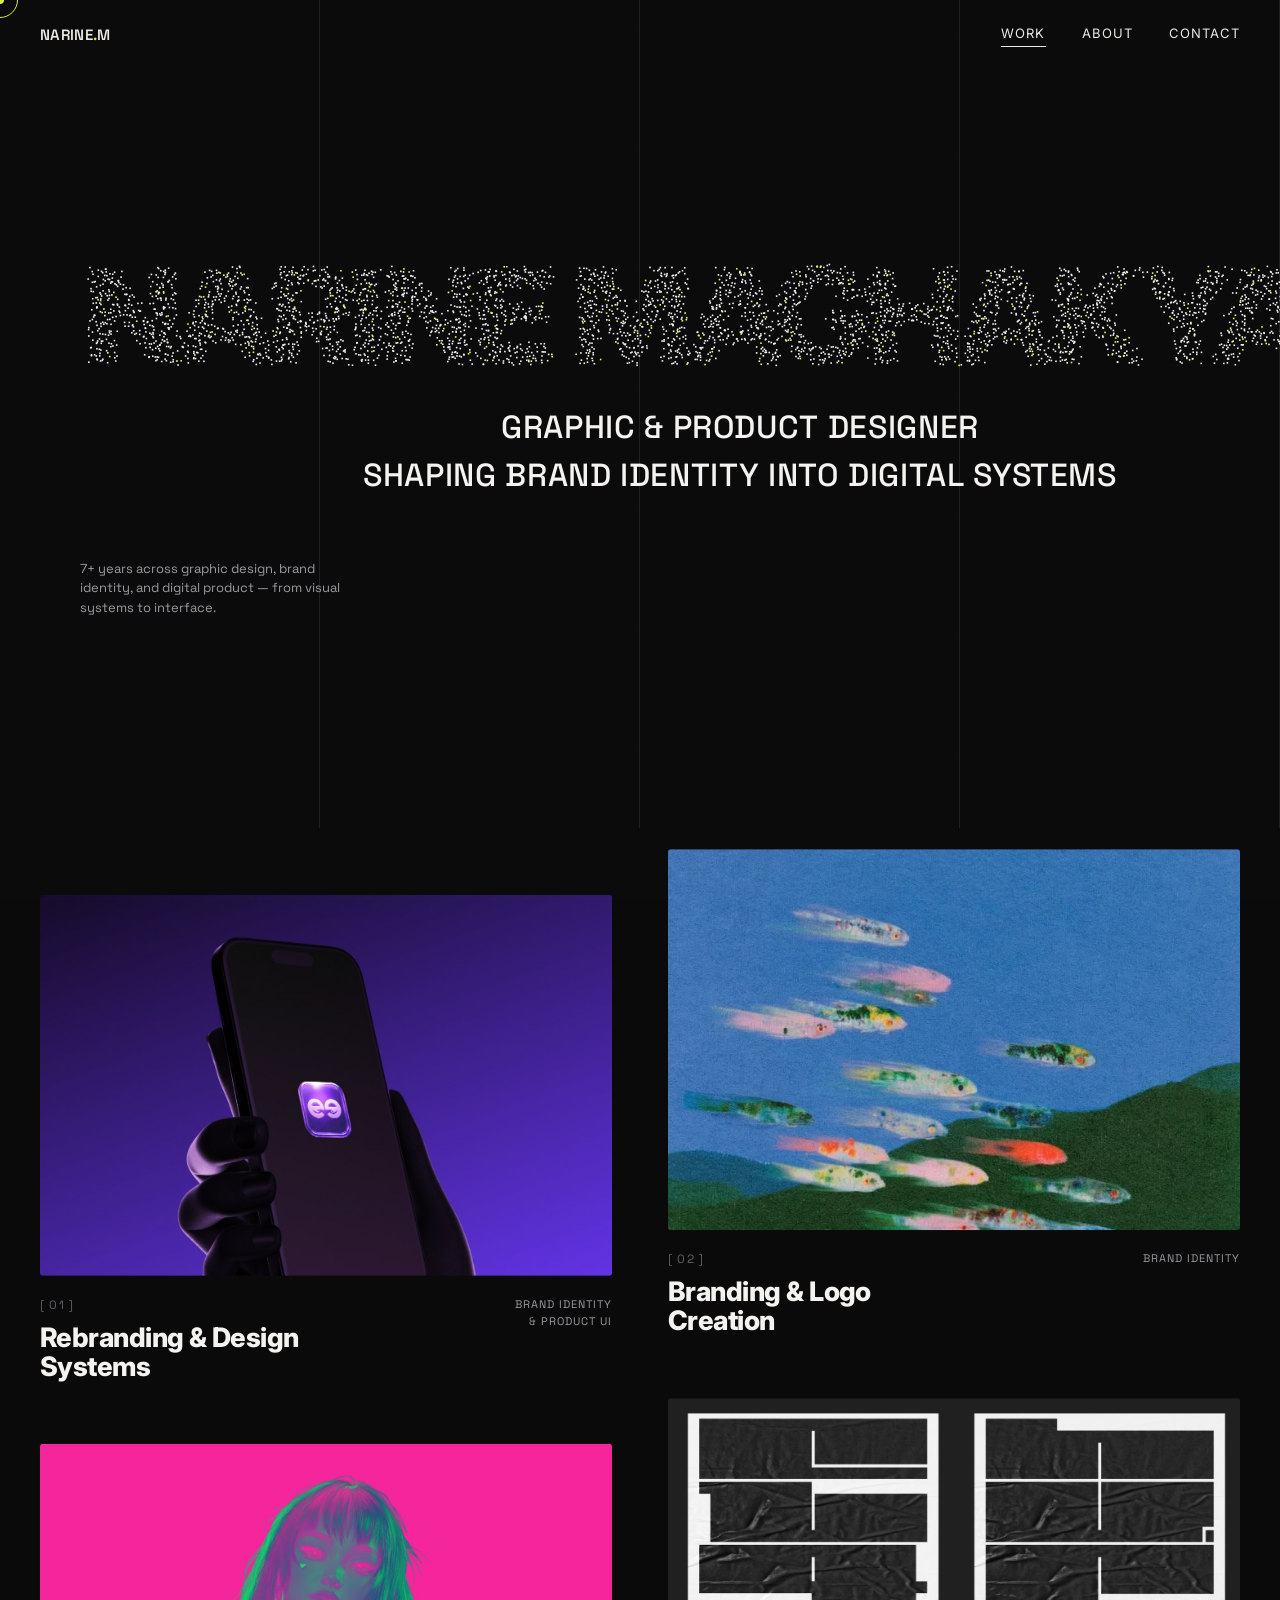
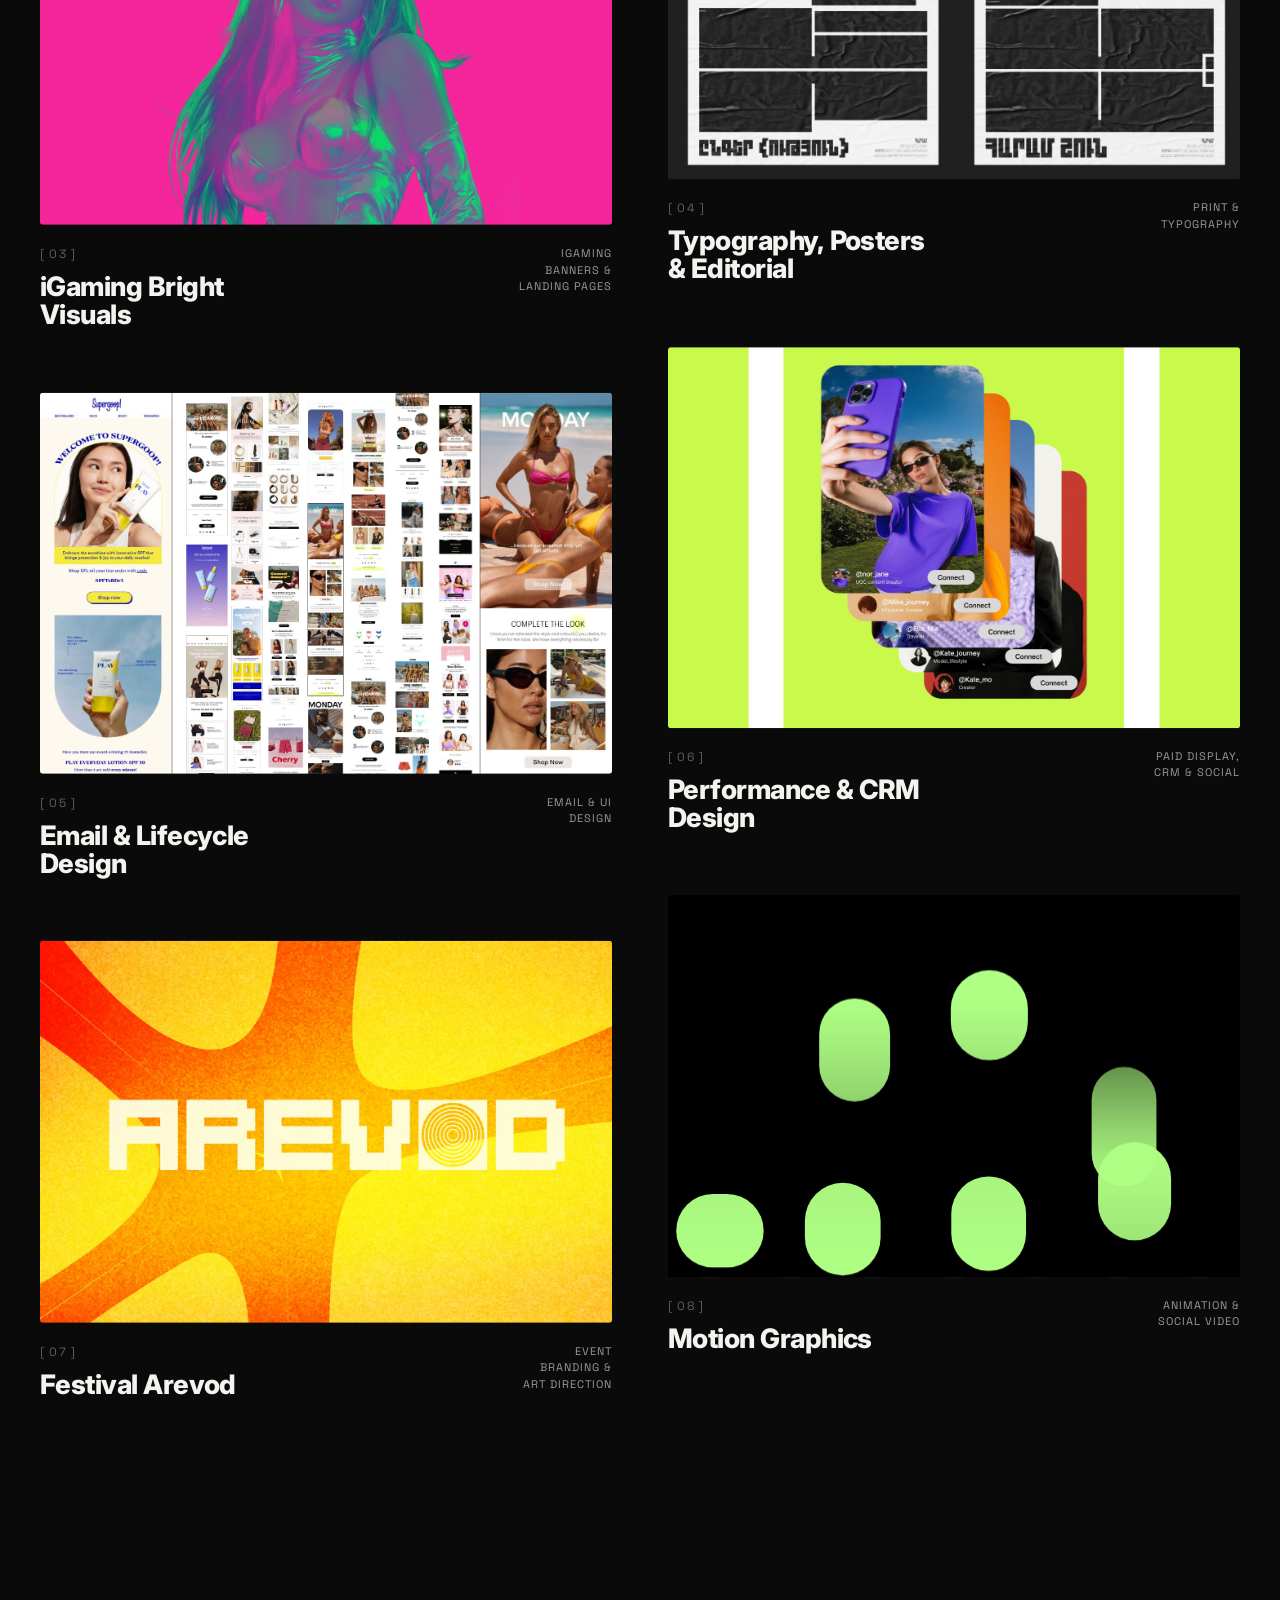
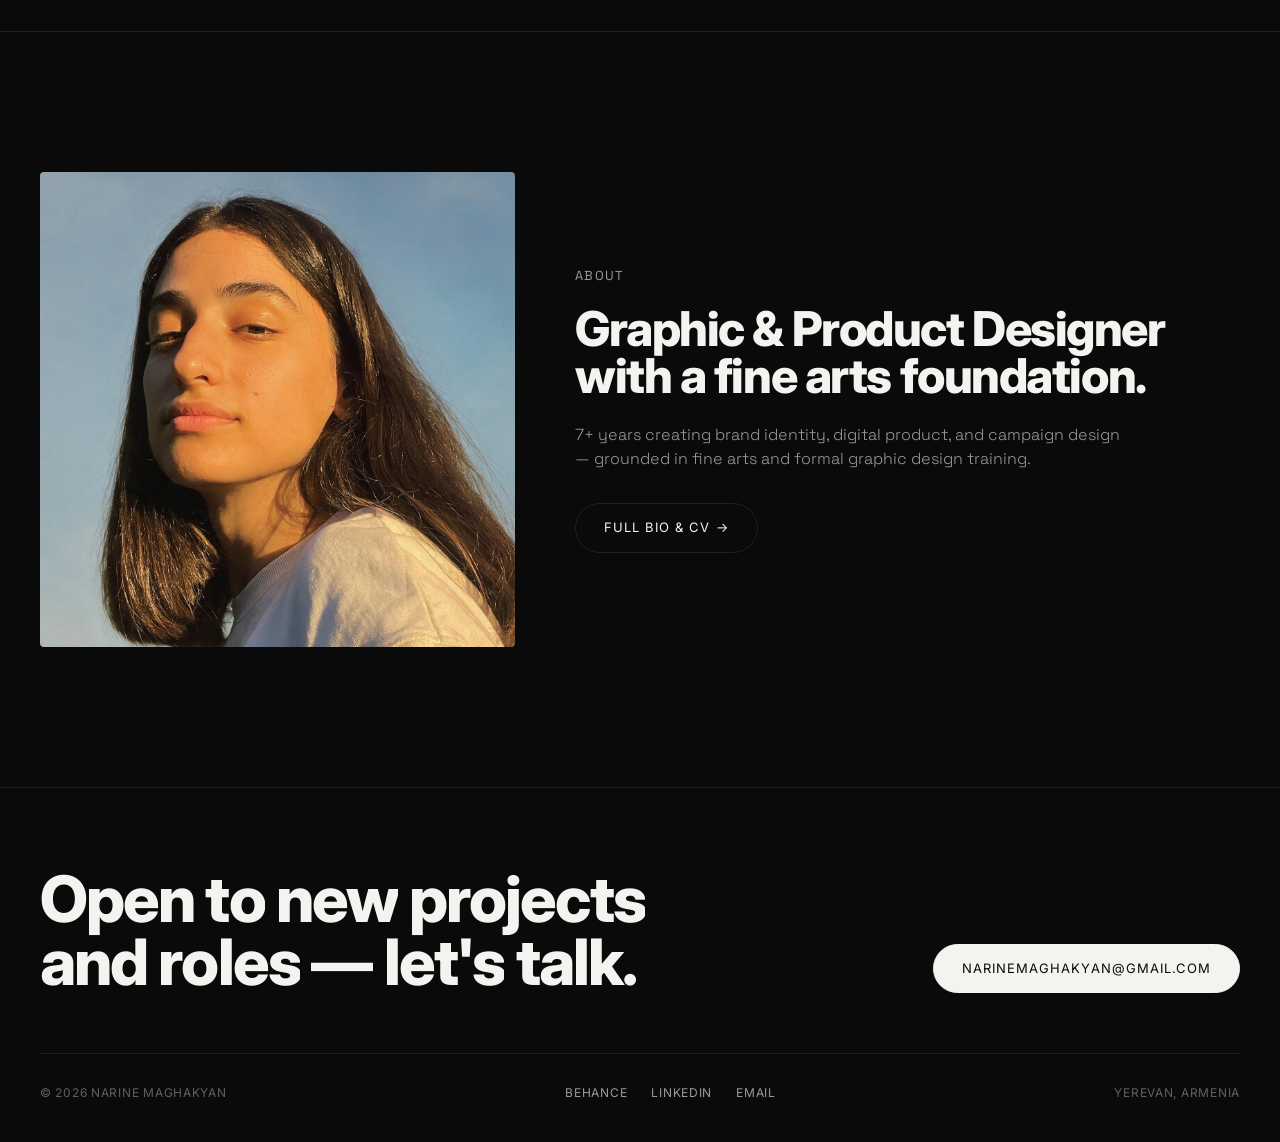
==== commit 41508644: "Add Motion Graphics section: motion.html with 3 videos, animated bouncing-ball cover, homepage card " ====
--- a/index.html
+++ b/index.html
@@ -27,7 +27,7 @@
     <p class="masthead-role reveal in">Graphic &amp; Product Designer<br>Shaping Brand Identity Into Digital Systems</p>
     <div class="masthead-foot reveal in">
       <p>7+ years across graphic design, brand identity, and digital product — from visual systems to interface.</p>
-      <p style="text-align:right;">© Selected Work<br>01 — 07</p>
+      <p style="text-align:right;">© Selected Work<br>01 — 08</p>
     </div>
   </div>
 </header>
@@ -113,6 +113,20 @@
           <div class="wcard-type">Event Branding &amp; Art Direction</div>
         </div>
       </a>
+
+      <a href="motion.html" class="wcard cursor-hover fade">
+        <div class="wcard-media wr-media">
+          <img src="images/motion-cover.jpg" alt="Motion graphics — bouncing ball animation">
+          <canvas class="ball-canvas" data-balls data-count="7" data-period="3.4" aria-hidden="true"></canvas>
+        </div>
+        <div class="wcard-foot">
+          <div>
+            <div class="wcard-num">[ 08 ]</div>
+            <h2 class="wcard-title">Motion Graphics</h2>
+          </div>
+          <div class="wcard-type">Animation &amp; Social Video</div>
+        </div>
+      </a>
     </div>
   </div>
 </section>
--- a/css/style.css
+++ b/css/style.css
@@ -356,6 +356,20 @@
   padding:26px 0; border-bottom:1px solid var(--line); align-items:baseline;
 }
 .cv-row-last{ border-bottom:none; }
+.cv-row h3{ display:flex; align-items:center; gap:12px; flex-wrap:wrap; }
+.cv-tag{
+  font-family:'Space Grotesk',sans-serif; font-size:10px; font-weight:500;
+  text-transform:uppercase; letter-spacing:.09em; color:var(--text-faint);
+  border:1px solid var(--line); border-radius:999px; padding:4px 10px;
+  white-space:nowrap; line-height:1;
+}
+.cv-subhead{
+  font-family:'Space Grotesk',sans-serif; font-size:11px; text-transform:uppercase;
+  letter-spacing:.12em; color:var(--text-faint);
+  margin-top:34px; padding-bottom:14px; border-bottom:1px solid var(--line);
+  display:flex; align-items:center; gap:12px;
+}
+.cv-subhead::after{ content:''; flex:1; height:1px; background:var(--line); }
 
 .fx-grid{ display:grid; gap:24px; }
 .fx-grid-3{ grid-template-columns:repeat(3,1fr); }
@@ -445,7 +459,7 @@
 
 /* opacity-only reveal, so it can't fight the transform above */
 html.js-motion .fade{ opacity:0; transition:opacity .9s var(--ease); }
-.fade.in{ opacity:1; }
+html.js-motion .fade.in{ opacity:1; }
 
 .wcard-media{
   position:relative;
@@ -460,6 +474,19 @@
   width:100%; height:100%; object-fit:cover;
 }
 
+/* canvas ball loop — sits over the static cover, which stays as the
+   no-JS / reduced-motion fallback underneath */
+.ball-canvas{
+  position:absolute; inset:0; width:100%; height:100%;
+  display:block; opacity:0; transition:opacity .45s var(--ease);
+}
+.ball-canvas.is-live{ opacity:1; }
+.ball-stage{
+  position:relative; width:100%; aspect-ratio:5/2;
+  border-radius:4px; overflow:hidden; background:#000;
+}
+@media(max-width:900px){ .ball-stage{ aspect-ratio:3/2; } }
+
 .wcard-foot{
   display:flex; justify-content:space-between; align-items:flex-start;
   gap:24px; margin-top:20px;
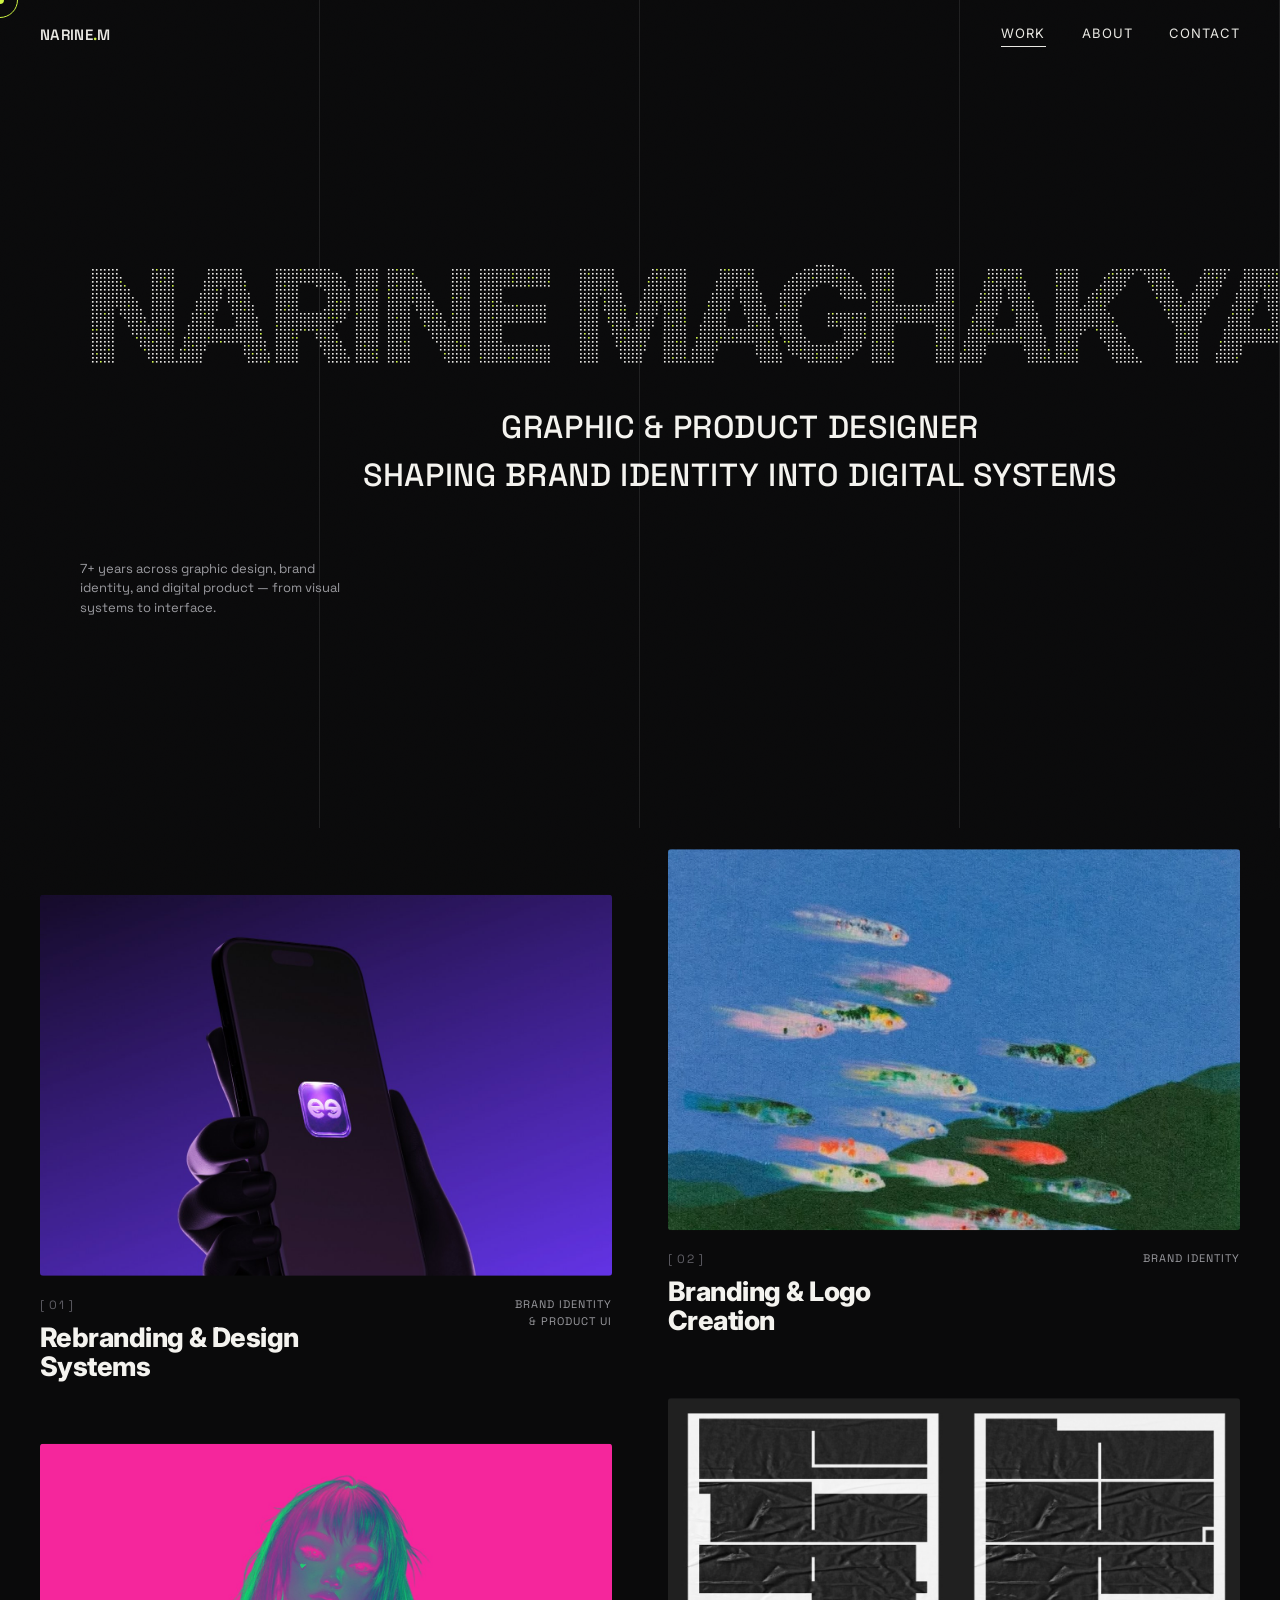
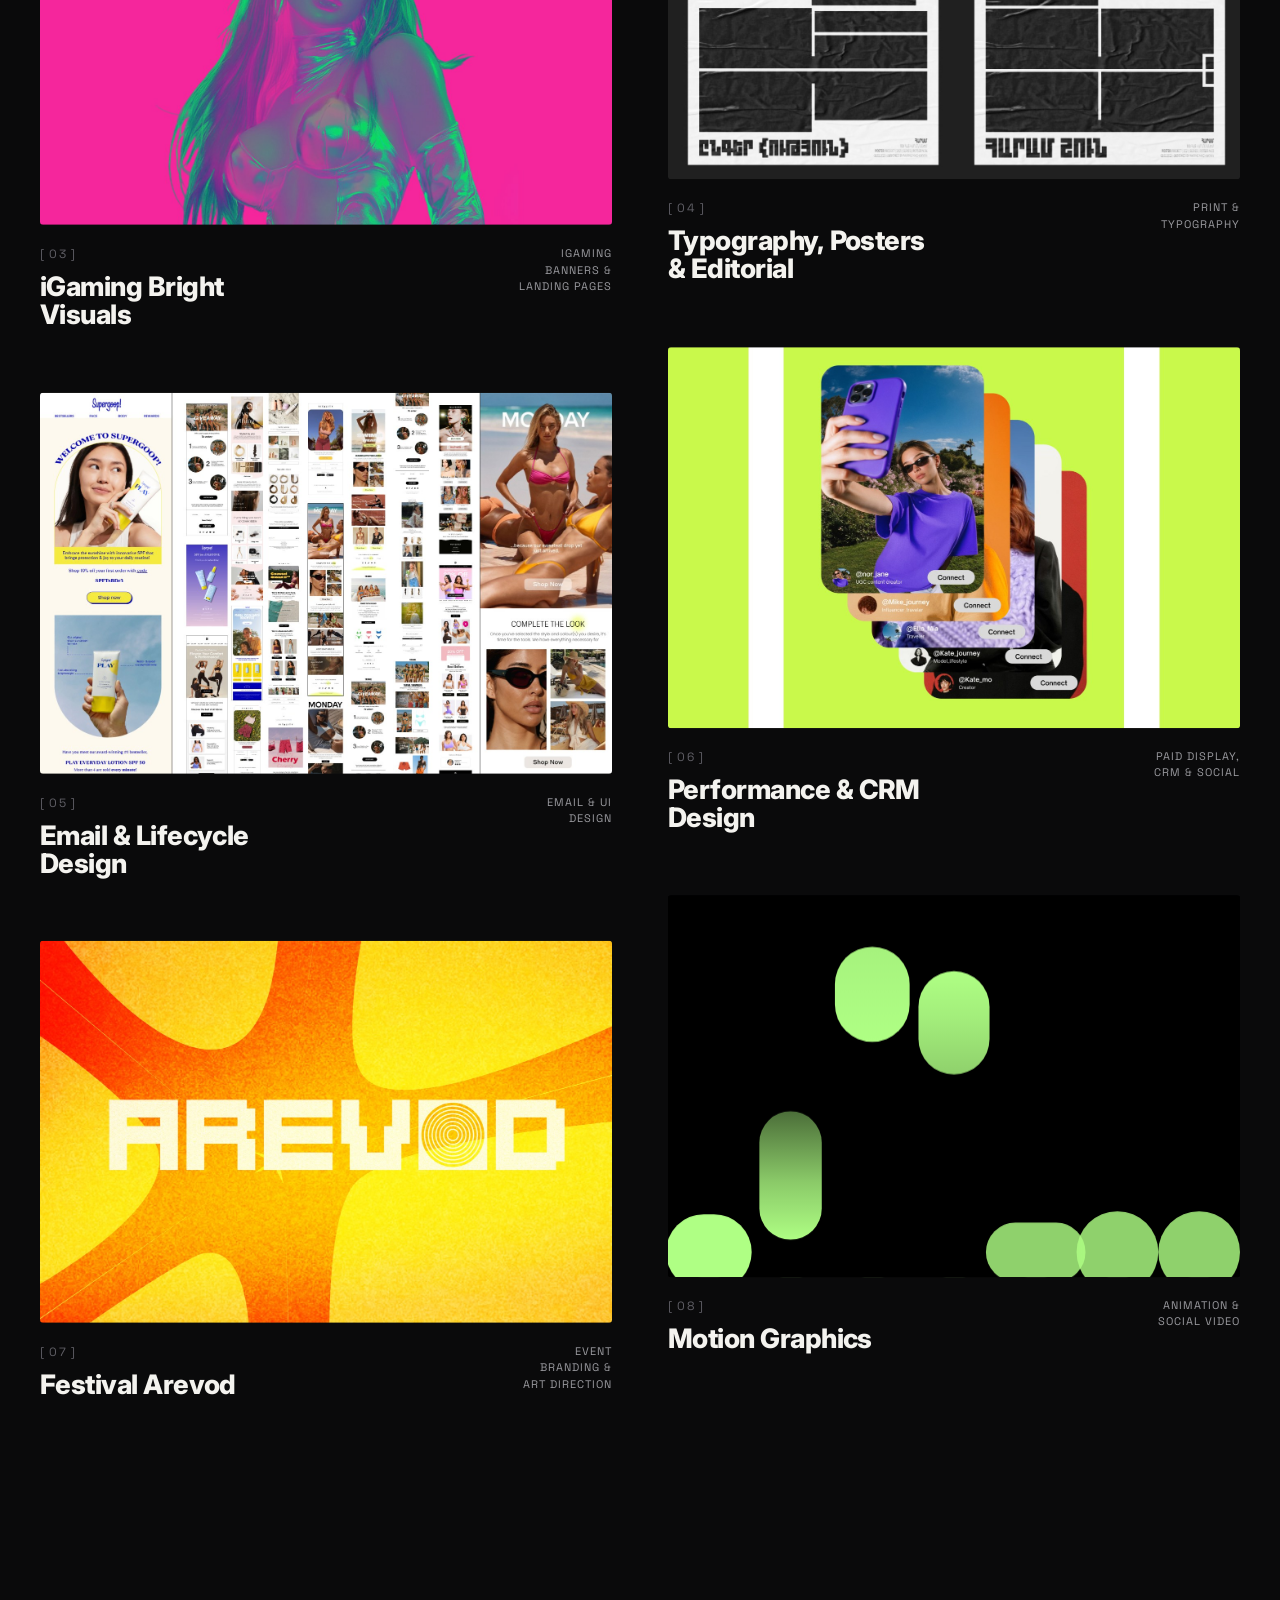
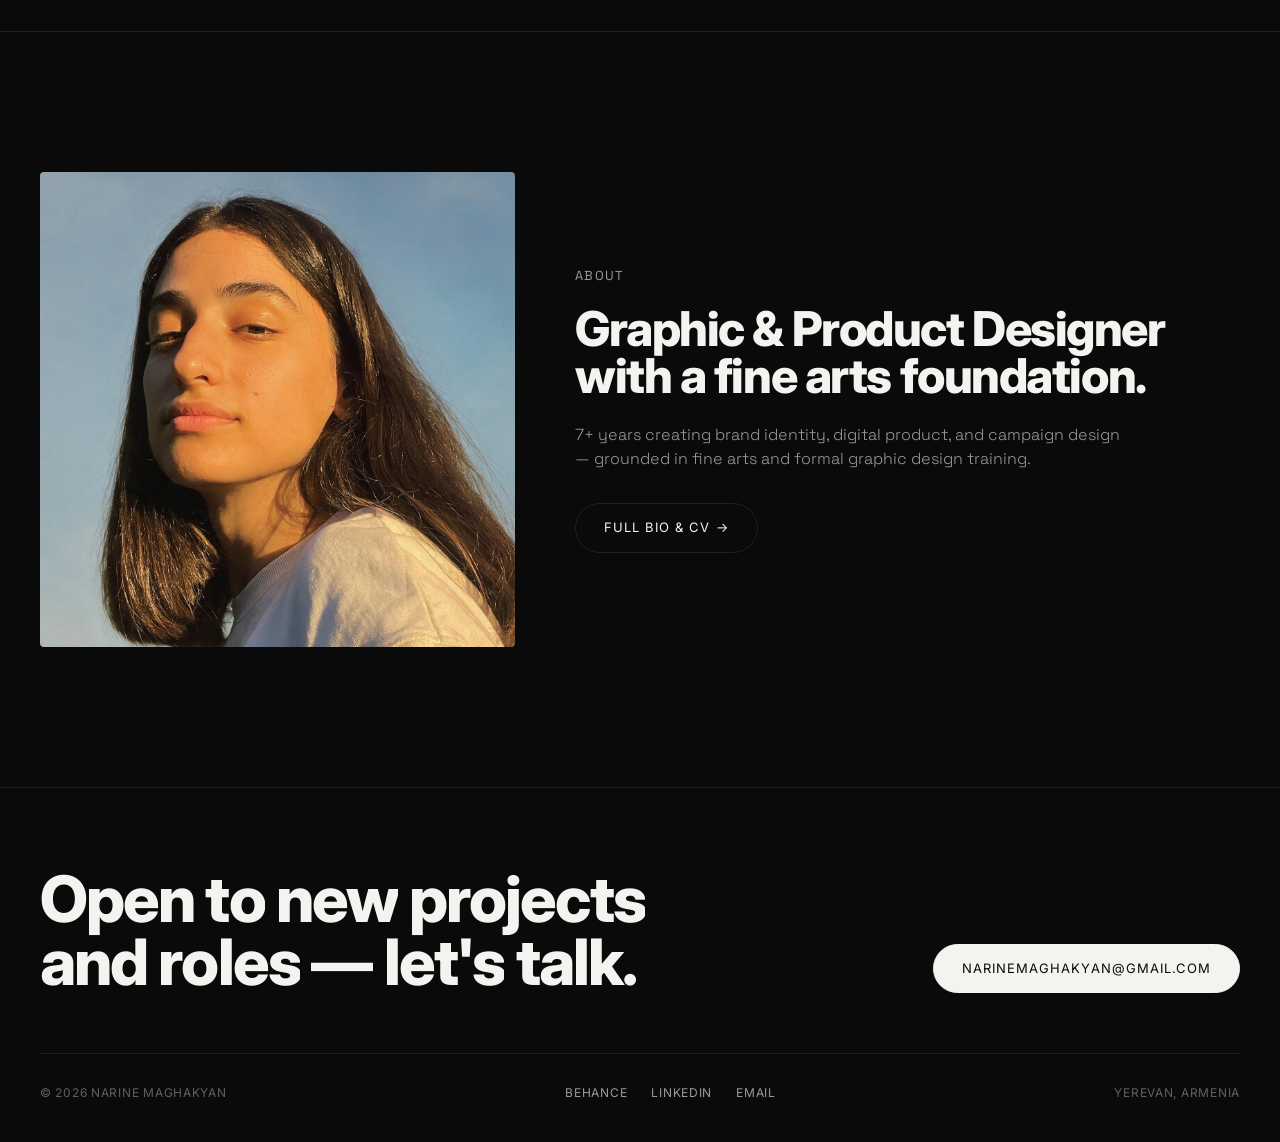
==== commit eadcf30f: "Rename FreedX to Freedx across all pages (67 occurrences)" ====
--- a/index.html
+++ b/index.html
@@ -4,7 +4,7 @@
 <meta charset="UTF-8">
 <meta name="viewport" content="width=device-width, initial-scale=1.0">
 <title>Narine Maghakyan — Graphic, Brand &amp; Product Designer</title>
-<meta name="description" content="Portfolio of Narine Maghakyan — brand identity, design systems, and product UI for FreedX, Risk.inc, Digilite and more.">
+<meta name="description" content="Portfolio of Narine Maghakyan — brand identity, design systems, and product UI for Freedx, Risk.inc, Digilite and more.">
 <link rel="stylesheet" href="css/style.css">
 </head>
 <body>
@@ -38,7 +38,7 @@
     <div class="work-grid2" data-drift-grid>
 
       <a href="freedx.html" class="wcard cursor-hover fade">
-        <div class="wcard-media wr-media"><img src="images/freedx-cover.jpg" alt="FreedX — rebranding and design systems"></div>
+        <div class="wcard-media wr-media"><img src="images/freedx-cover.jpg" alt="Freedx — rebranding and design systems"></div>
         <div class="wcard-foot">
           <div>
             <div class="wcard-num">[ 01 ]</div>
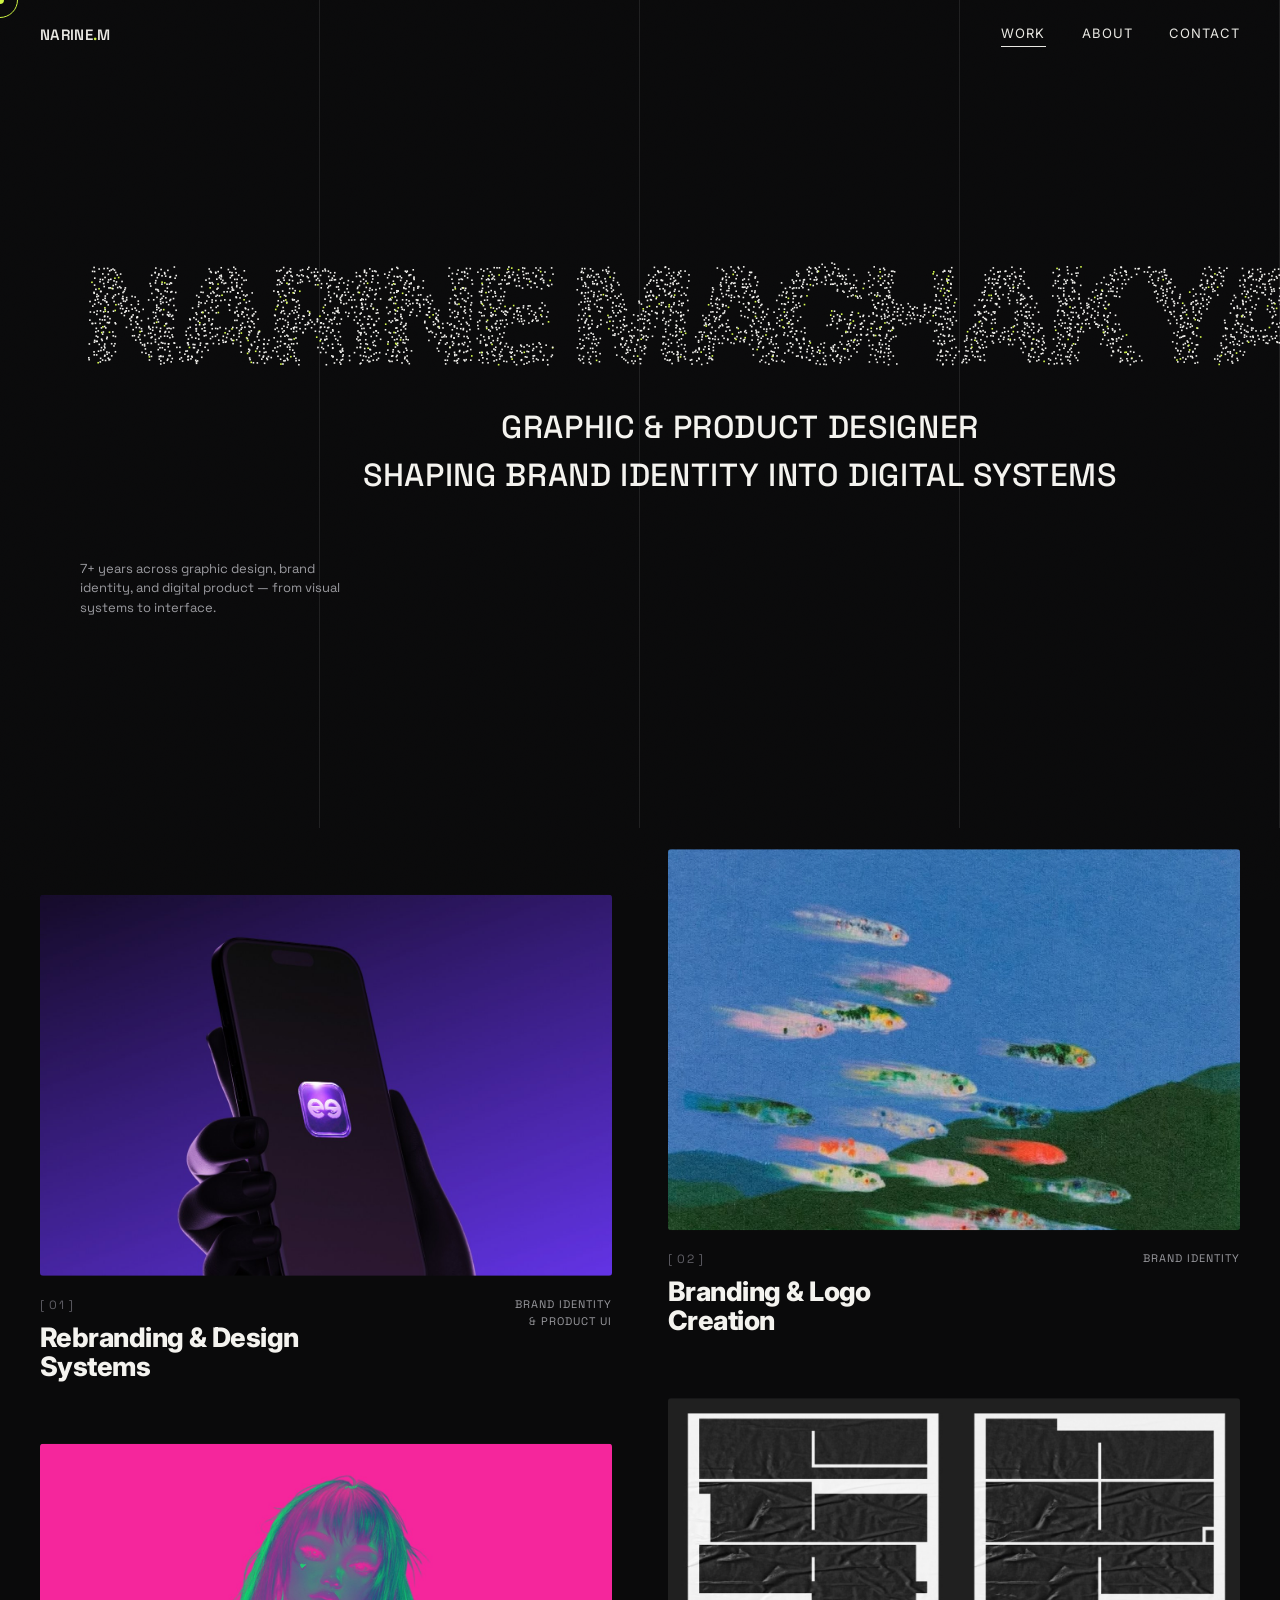
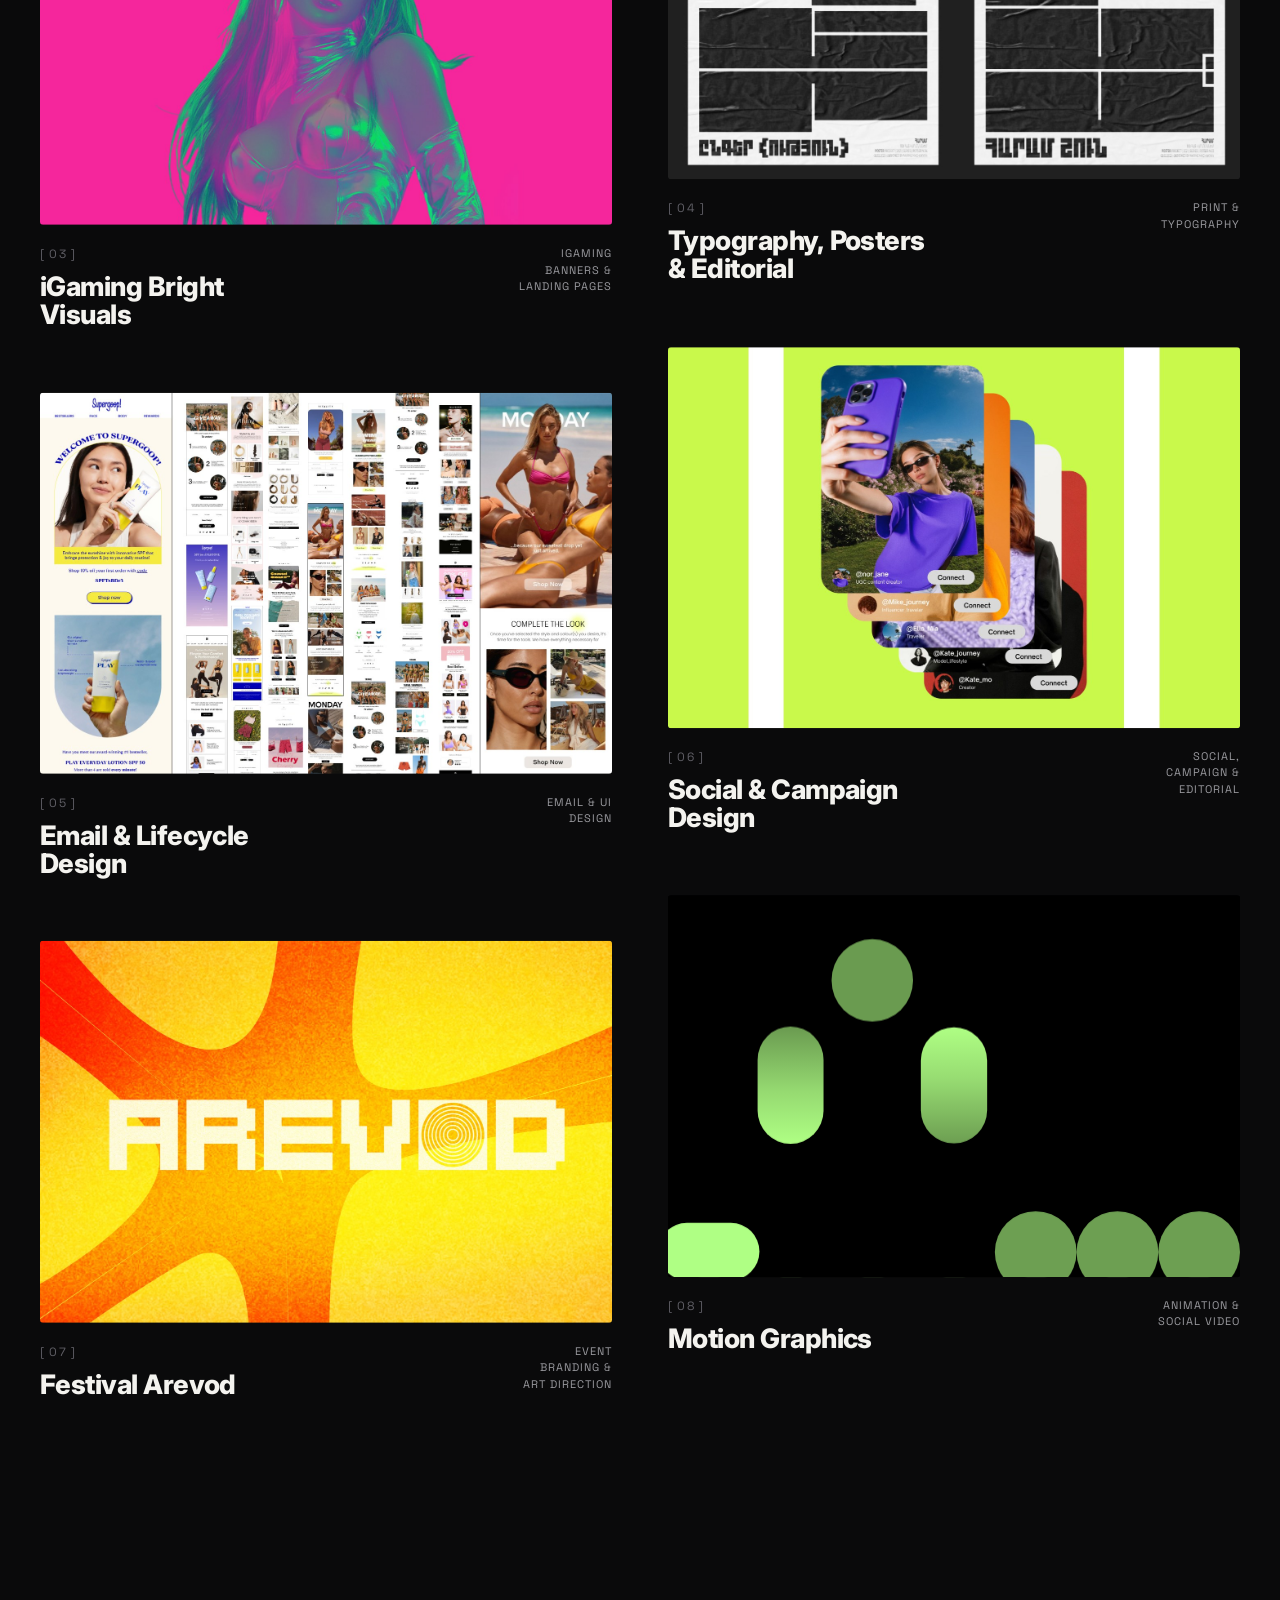
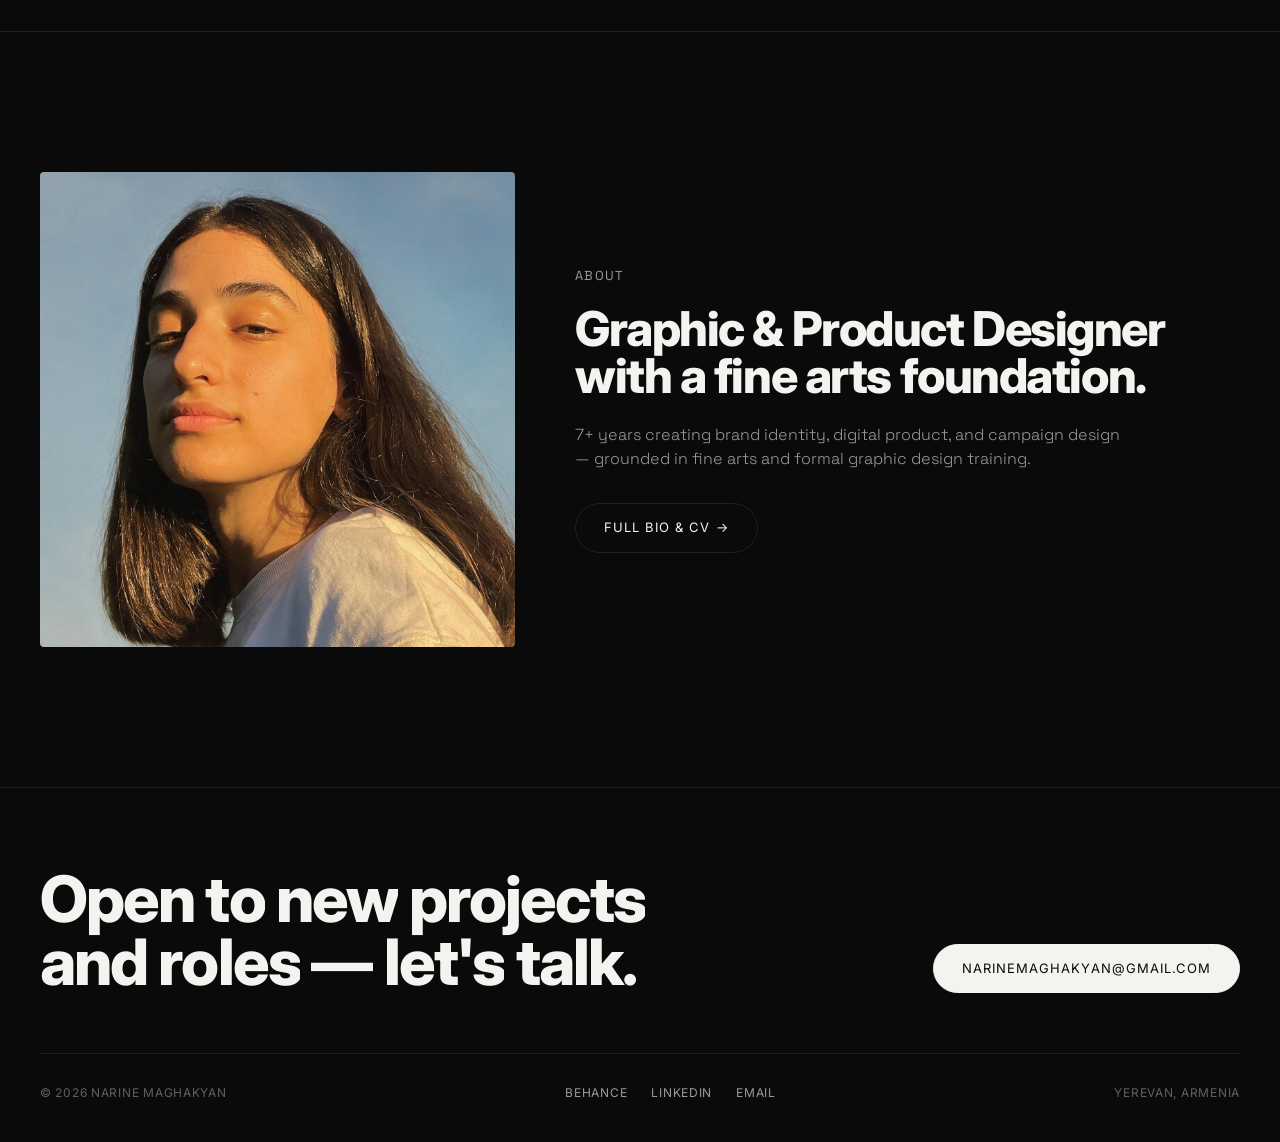
==== commit 49dbd9a5: "Campaigns: rebuild as Social & Campaign Design — Evoca social, Freedx creator drop, editorial social" ====
--- a/index.html
+++ b/index.html
@@ -93,13 +93,13 @@
       </a>
 
       <a href="campaigns.html" class="wcard cursor-hover fade">
-        <div class="wcard-media wr-media"><img src="images/campaigns-hero.jpg" alt="Performance and CRM design"></div>
+        <div class="wcard-media wr-media"><img src="images/campaigns-hero.jpg" alt="Social and campaign design"></div>
         <div class="wcard-foot">
           <div>
             <div class="wcard-num">[ 06 ]</div>
-            <h2 class="wcard-title">Performance &amp; CRM Design</h2>
+            <h2 class="wcard-title">Social &amp; Campaign Design</h2>
           </div>
-          <div class="wcard-type">Paid Display, CRM &amp; Social</div>
+          <div class="wcard-type">Social, Campaign &amp; Editorial</div>
         </div>
       </a>
 
--- a/css/style.css
+++ b/css/style.css
@@ -474,6 +474,62 @@
   width:100%; height:100%; object-fit:cover;
 }
 
+/* ---------- horizontal marquee (looping asset rows) ----------
+   The track holds the set TWICE and travels exactly -50%, so the
+   loop is seamless. Spacing uses margin-right, not gap: `gap` adds
+   one extra space across the duplicate seam and makes the loop jump.
+   Pure CSS — no JS dependency, so the row is never blank.          */
+.mq{
+  position:relative; overflow:hidden;
+  --mq-h:400px; --mq-gap:20px; --mq-dur:60s;
+  -webkit-mask-image:linear-gradient(90deg,transparent,#000 5%,#000 95%,transparent);
+          mask-image:linear-gradient(90deg,transparent,#000 5%,#000 95%,transparent);
+}
+.mq-track{
+  display:flex; width:max-content;
+  animation:mq-left var(--mq-dur) linear infinite;
+}
+.mq[data-dir="right"] .mq-track{ animation-name:mq-right; }
+.mq-track img{
+  height:var(--mq-h); width:auto; flex-shrink:0; display:block;
+  margin-right:var(--mq-gap); border-radius:6px; background:#111;
+  transition:transform .5s var(--ease);
+}
+.mq-track img:hover{ transform:translateY(-8px); }
+.mq:hover .mq-track{ animation-play-state:paused; }
+
+/* dynamic placement — items sit at varied heights and sizes instead of
+   one flat line. Offsets are per-item (--y/--s set in the markup) rather
+   than nth-child, so the duplicated half carries identical values and the
+   loop seam stays invisible whatever the set size. --k scales the whole
+   effect down on small screens. */
+.mq-dyn{ --mq-h:340px; --k:1; padding:74px 0; }
+.mq-dyn .mq-track{ align-items:center; }
+.mq-dyn .mq-track img{
+  transform:translateY(calc(var(--y,0px) * var(--k))) scale(var(--s,1));
+}
+.mq-dyn .mq-track img:hover{
+  transform:translateY(calc(var(--y,0px) * var(--k) - 30px)) scale(calc(var(--s,1) * 1.05));
+}
+@media(max-width:900px){
+  .mq-dyn{ --mq-h:230px; --k:.55; padding:46px 0; }
+}
+@keyframes mq-left{
+  from{ transform:translate3d(0,0,0); }
+  to  { transform:translate3d(-50%,0,0); }
+}
+@keyframes mq-right{
+  from{ transform:translate3d(-50%,0,0); }
+  to  { transform:translate3d(0,0,0); }
+}
+@media(max-width:900px){
+  .mq{ --mq-h:260px; --mq-gap:14px; }
+}
+@media (prefers-reduced-motion: reduce){
+  .mq{ overflow-x:auto; -webkit-mask-image:none; mask-image:none; }
+  .mq-track{ animation:none; }
+}
+
 /* canvas ball loop — sits over the static cover, which stays as the
    no-JS / reduced-motion fallback underneath */
 .ball-canvas{
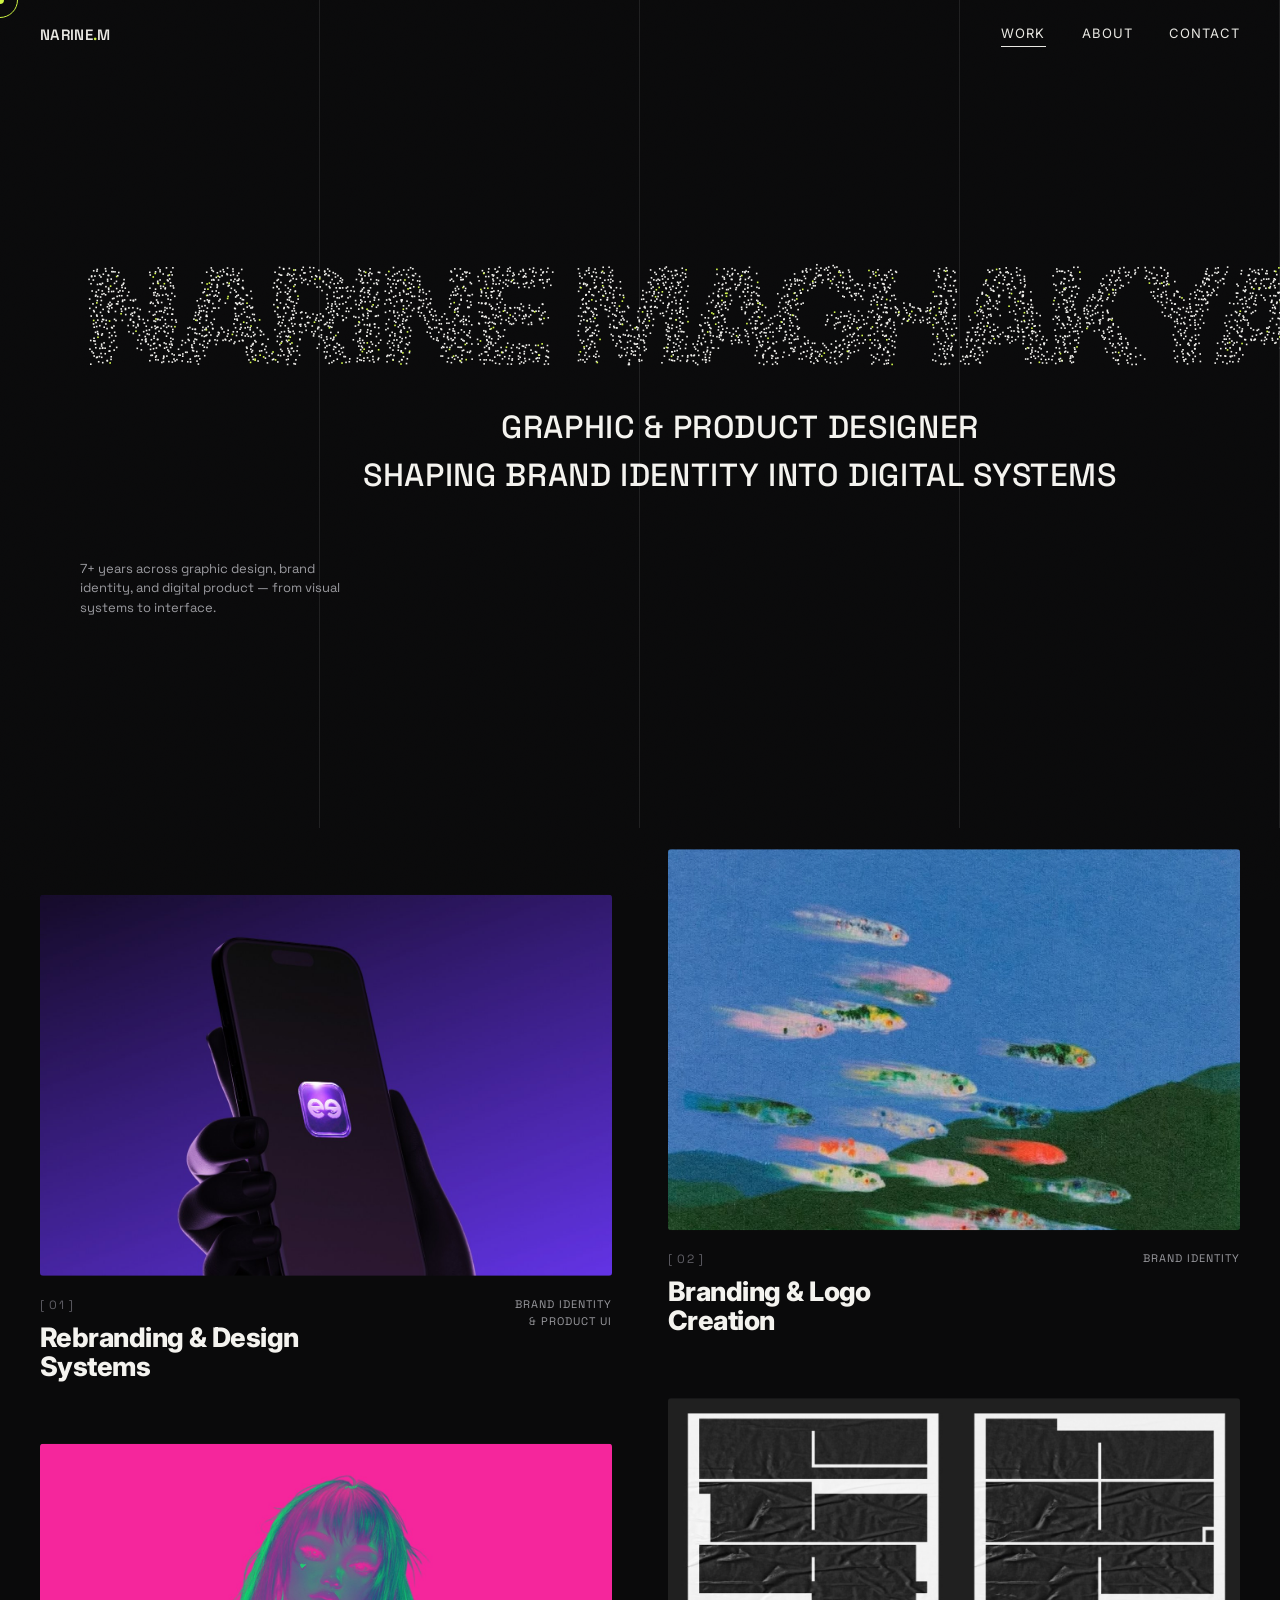
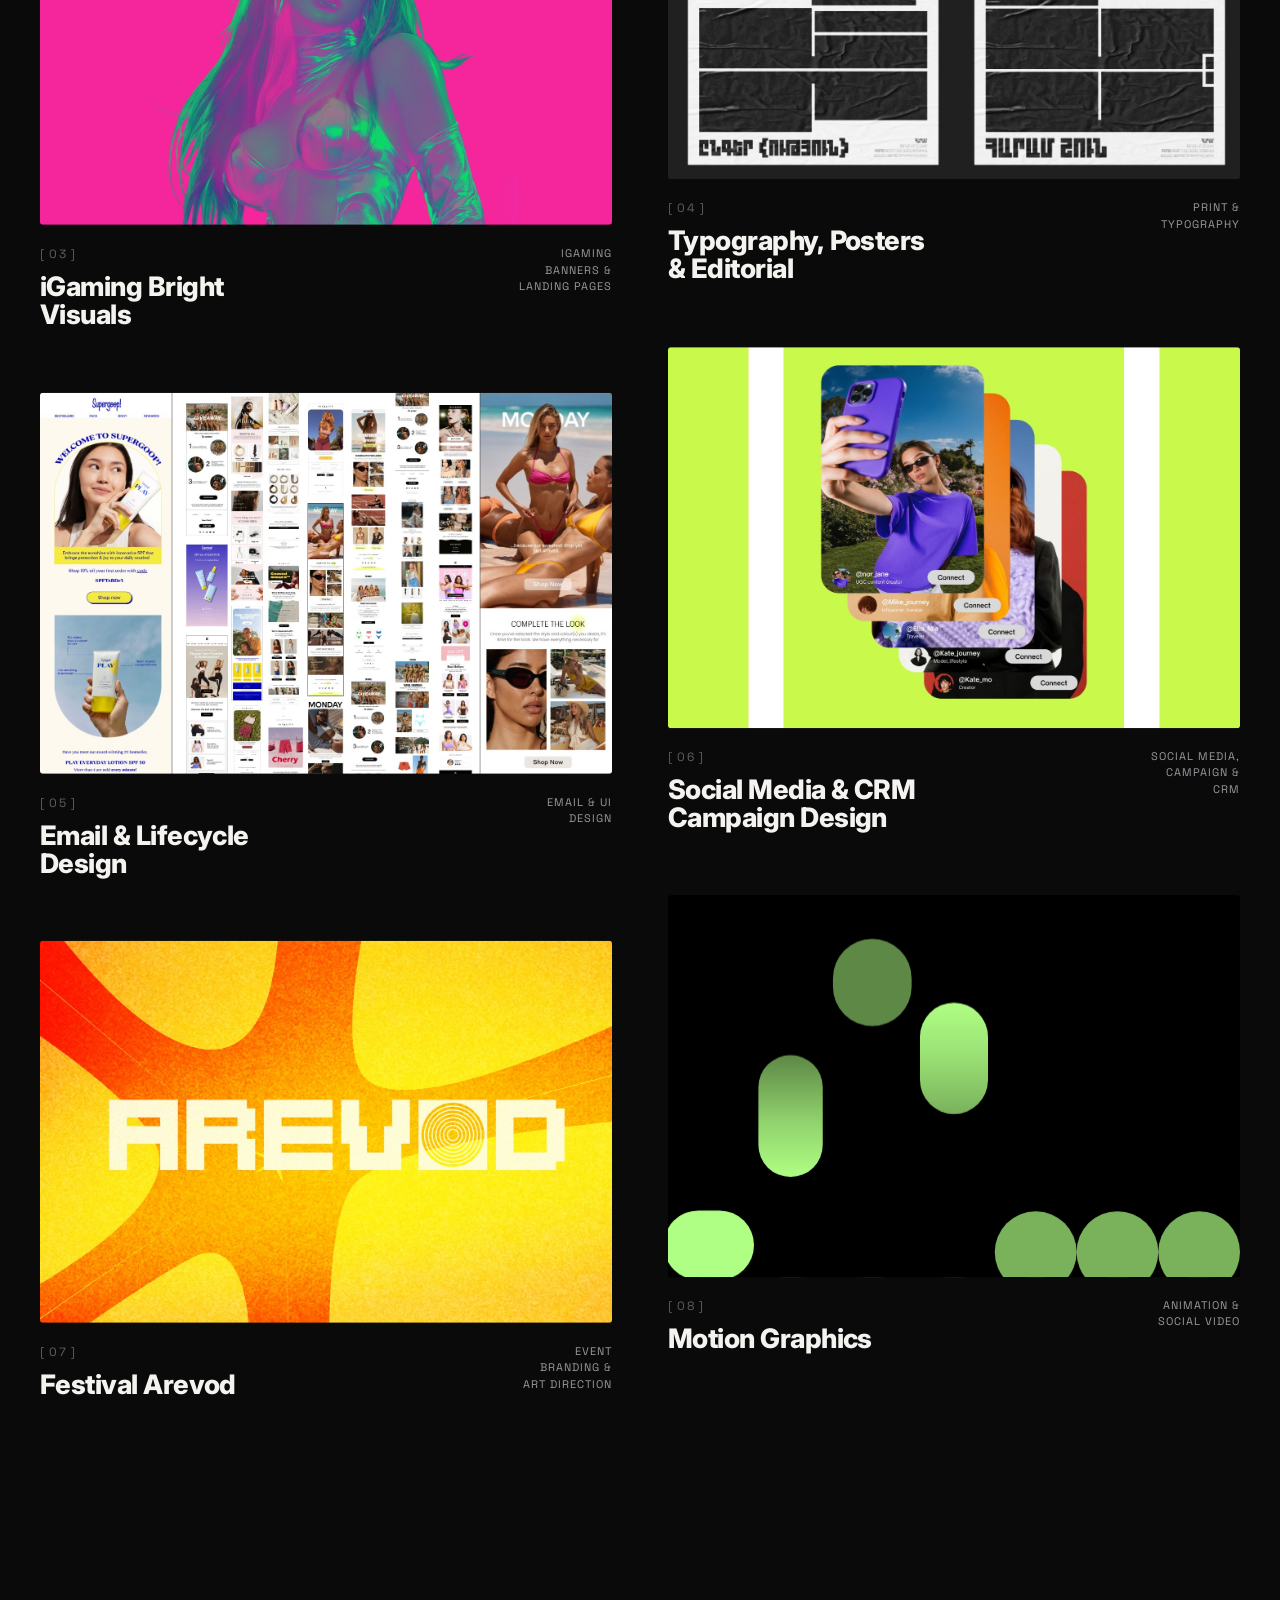
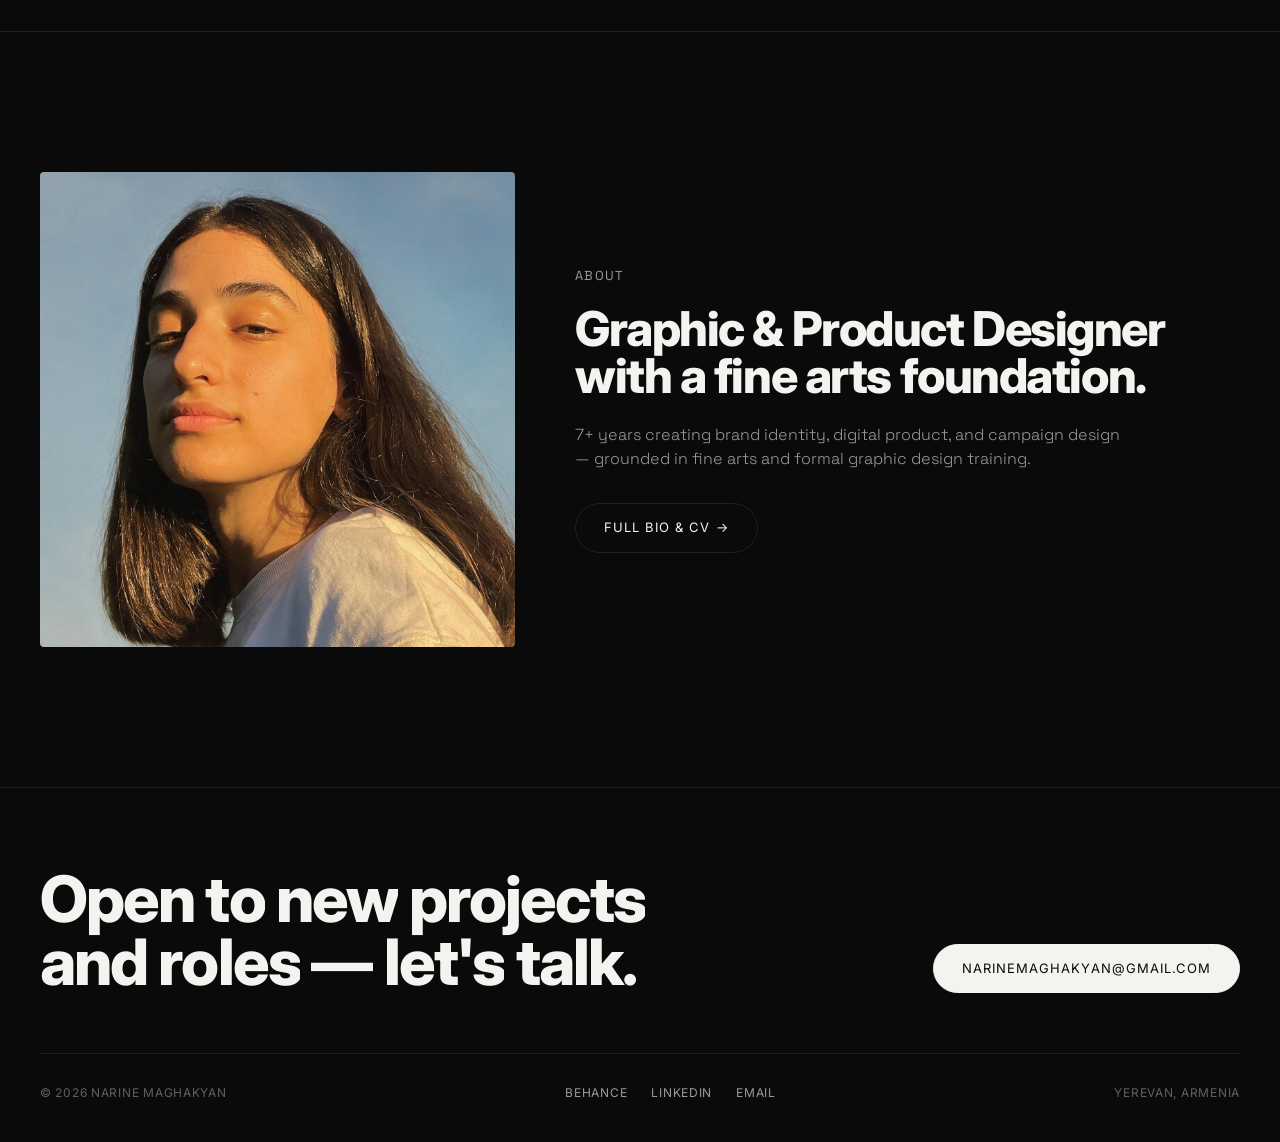
==== commit 7b857d63: "Rename section 06 to Social Media & CRM Campaign Design (title, h1, card, type label, meta)" ====
--- a/index.html
+++ b/index.html
@@ -93,13 +93,13 @@
       </a>
 
       <a href="campaigns.html" class="wcard cursor-hover fade">
-        <div class="wcard-media wr-media"><img src="images/campaigns-hero.jpg" alt="Social and campaign design"></div>
+        <div class="wcard-media wr-media"><img src="images/campaigns-hero.jpg" alt="Social media and CRM campaign design"></div>
         <div class="wcard-foot">
           <div>
             <div class="wcard-num">[ 06 ]</div>
-            <h2 class="wcard-title">Social &amp; Campaign Design</h2>
+            <h2 class="wcard-title">Social Media &amp; CRM Campaign Design</h2>
           </div>
-          <div class="wcard-type">Social, Campaign &amp; Editorial</div>
+          <div class="wcard-type">Social Media, Campaign &amp; CRM</div>
         </div>
       </a>
 
--- a/css/style.css
+++ b/css/style.css
@@ -498,22 +498,9 @@
 .mq-track img:hover{ transform:translateY(-8px); }
 .mq:hover .mq-track{ animation-play-state:paused; }
 
-/* dynamic placement — items sit at varied heights and sizes instead of
-   one flat line. Offsets are per-item (--y/--s set in the markup) rather
-   than nth-child, so the duplicated half carries identical values and the
-   loop seam stays invisible whatever the set size. --k scales the whole
-   effect down on small screens. */
-.mq-dyn{ --mq-h:340px; --k:1; padding:74px 0; }
-.mq-dyn .mq-track{ align-items:center; }
-.mq-dyn .mq-track img{
-  transform:translateY(calc(var(--y,0px) * var(--k))) scale(var(--s,1));
-}
-.mq-dyn .mq-track img:hover{
-  transform:translateY(calc(var(--y,0px) * var(--k) - 30px)) scale(calc(var(--s,1) * 1.05));
-}
-@media(max-width:900px){
-  .mq-dyn{ --mq-h:230px; --k:.55; padding:46px 0; }
-}
+/* (a staggered/scaled variant lived here — removed: on sets that share one
+   aspect ratio, varying size or baseline just reads as a mistake. Every row
+   is flat and evenly aligned.) */
 @keyframes mq-left{
   from{ transform:translate3d(0,0,0); }
   to  { transform:translate3d(-50%,0,0); }
@@ -522,8 +509,11 @@
   from{ transform:translate3d(-50%,0,0); }
   to  { transform:translate3d(0,0,0); }
 }
+/* wide (16:9) sets sit shorter than the 4:5 sets so the rows feel even */
+.mq-wide{ --mq-h:300px; }
 @media(max-width:900px){
   .mq{ --mq-h:260px; --mq-gap:14px; }
+  .mq-wide{ --mq-h:190px; }
 }
 @media (prefers-reduced-motion: reduce){
   .mq{ overflow-x:auto; -webkit-mask-image:none; mask-image:none; }
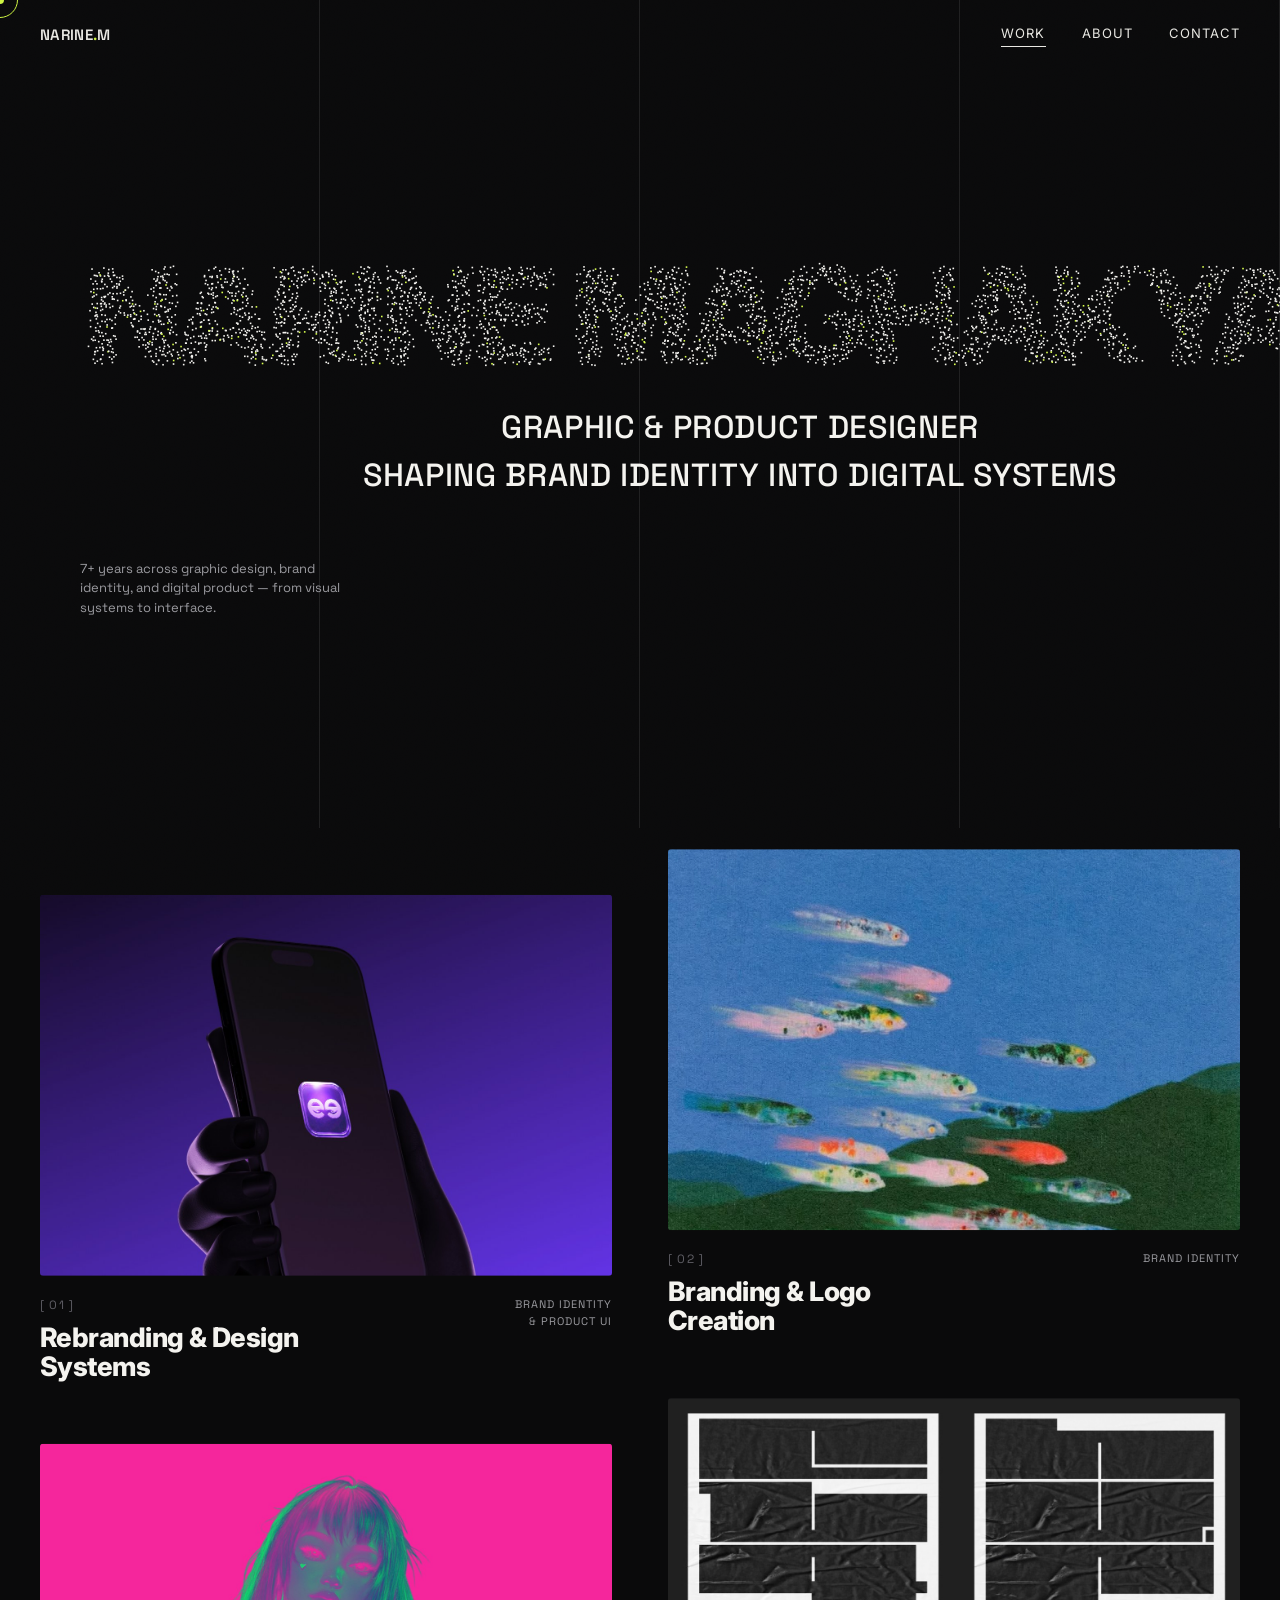
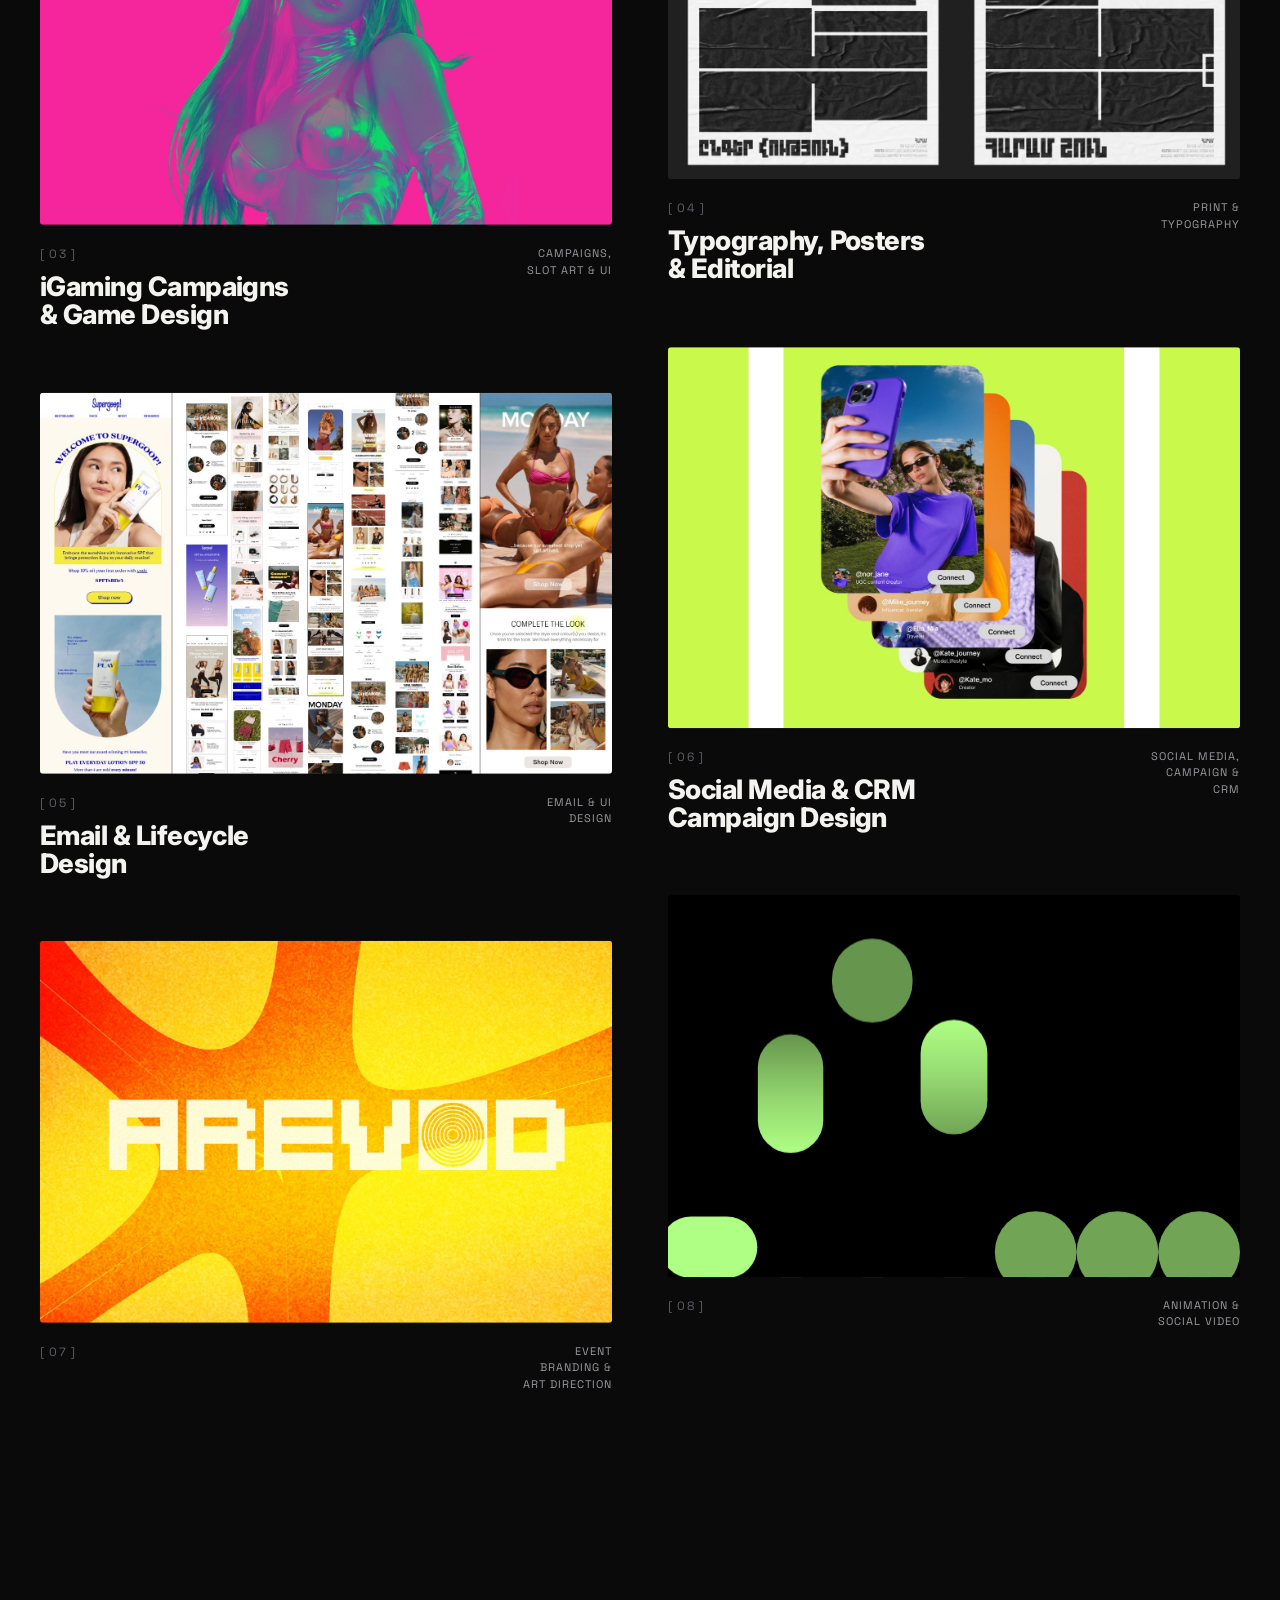
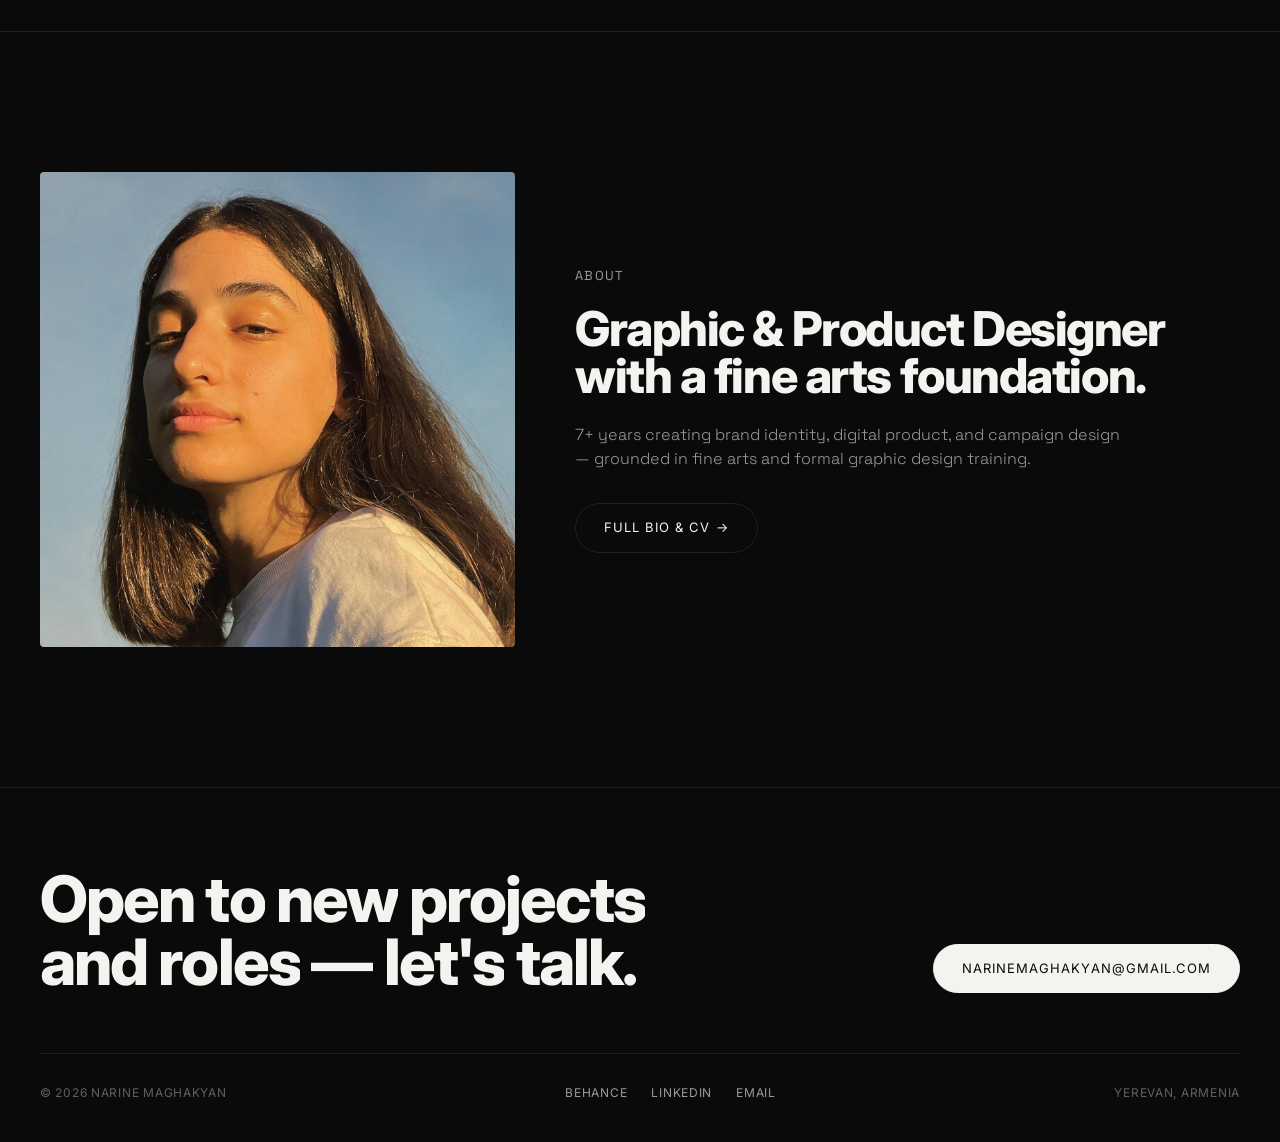
==== commit c4894caa: "Rename section 03 to iGaming Campaigns & Game Design (title, h1, card, type label, meta, intro)" ====
--- a/index.html
+++ b/index.html
@@ -60,13 +60,13 @@
       </a>
 
       <a href="marketing.html" class="wcard cursor-hover fade">
-        <div class="wcard-media wr-media"><img src="images/row-03.jpg" alt="iGaming bright visuals"></div>
+        <div class="wcard-media wr-media"><img src="images/row-03.jpg" alt="iGaming campaigns and game design"></div>
         <div class="wcard-foot">
           <div>
             <div class="wcard-num">[ 03 ]</div>
-            <h2 class="wcard-title">iGaming Bright Visuals</h2>
+            <h2 class="wcard-title">iGaming Campaigns &amp; Game Design</h2>
           </div>
-          <div class="wcard-type">iGaming Banners &amp; Landing Pages</div>
+          <div class="wcard-type">Campaigns, Slot Art &amp; UI</div>
         </div>
       </a>
 
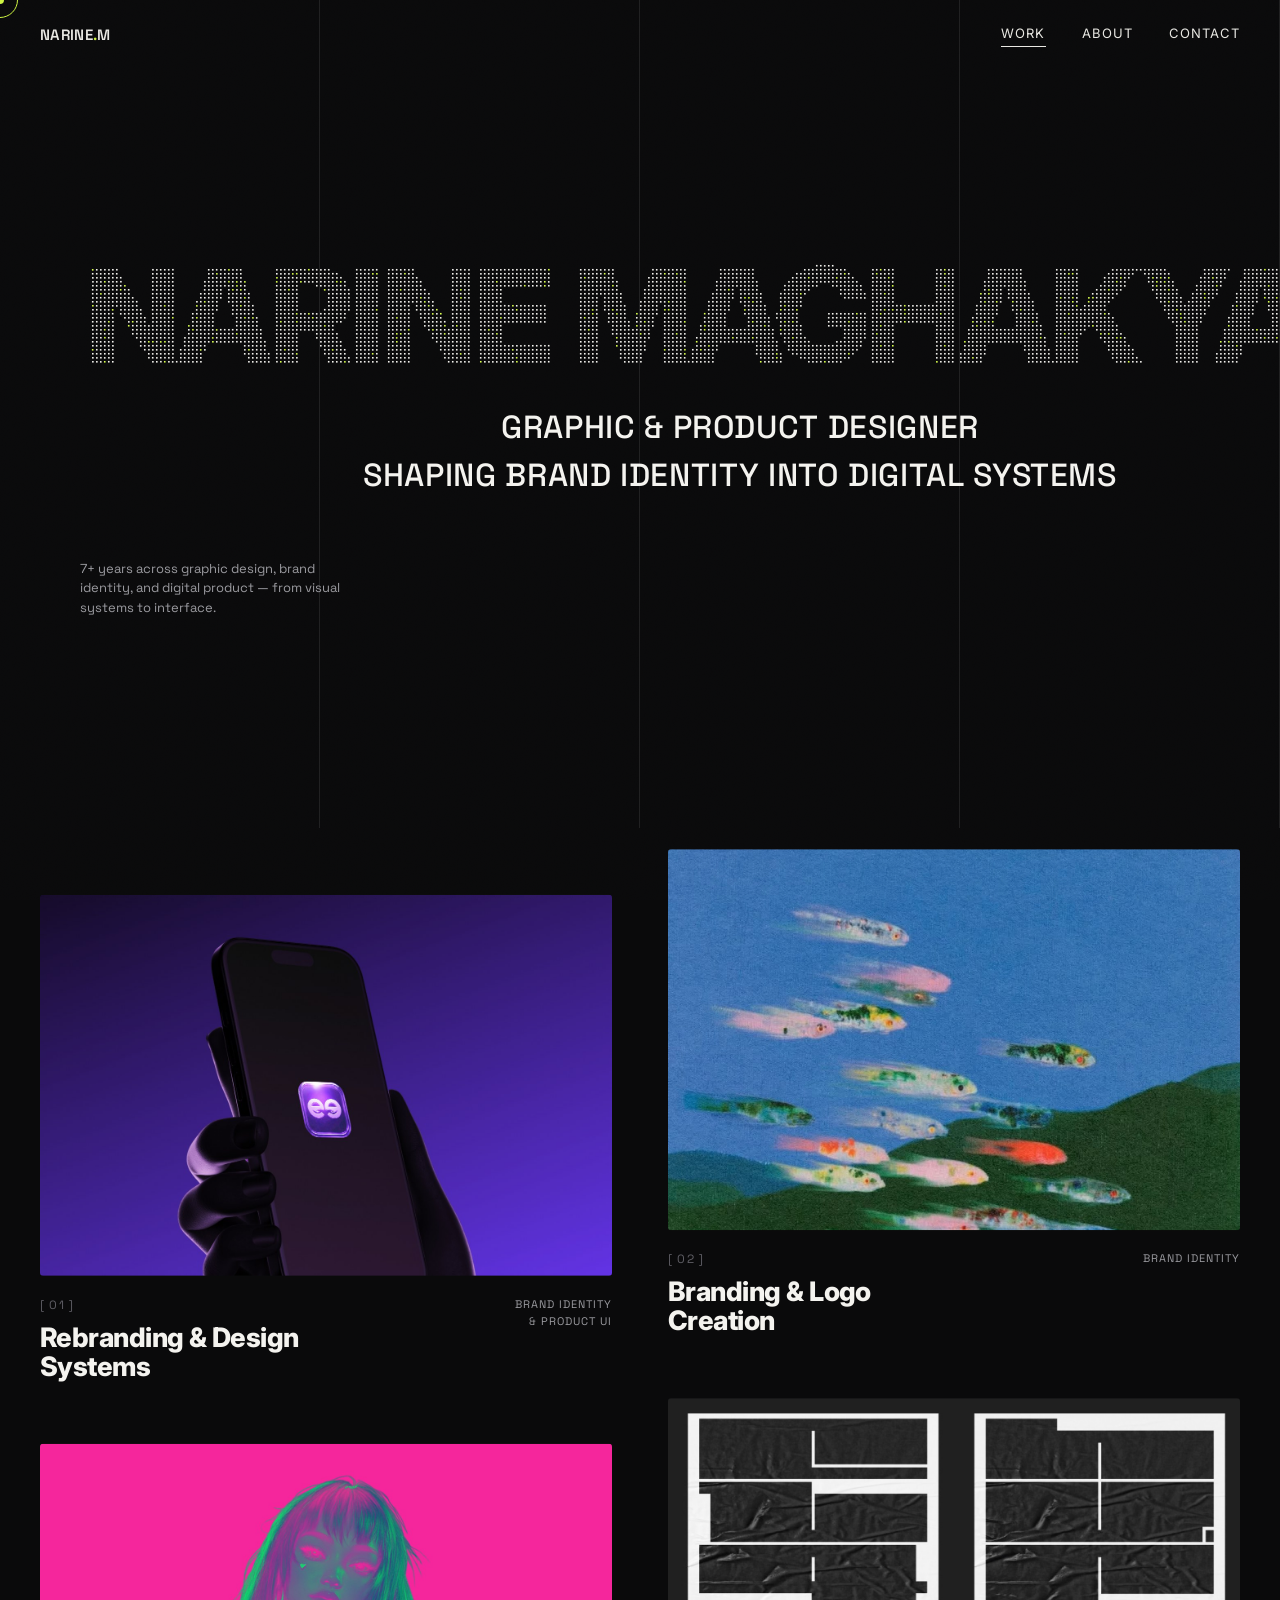
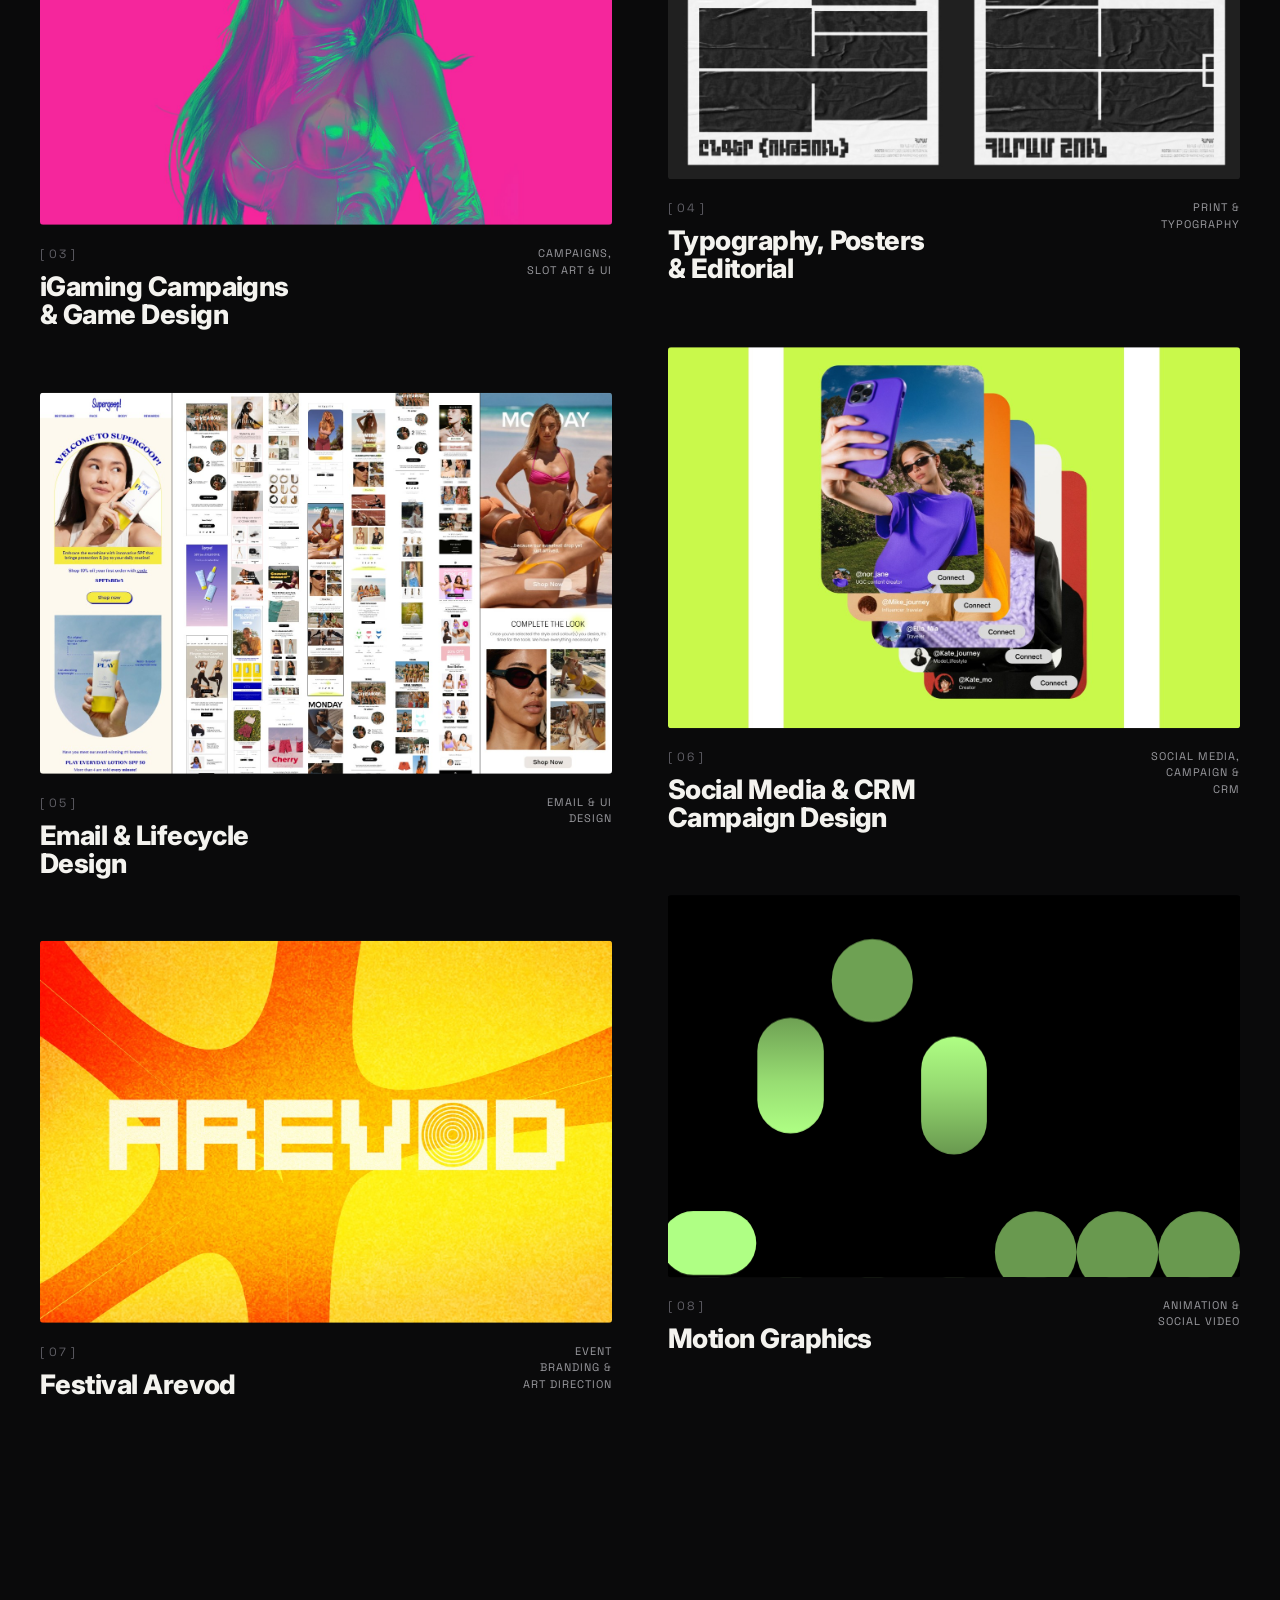
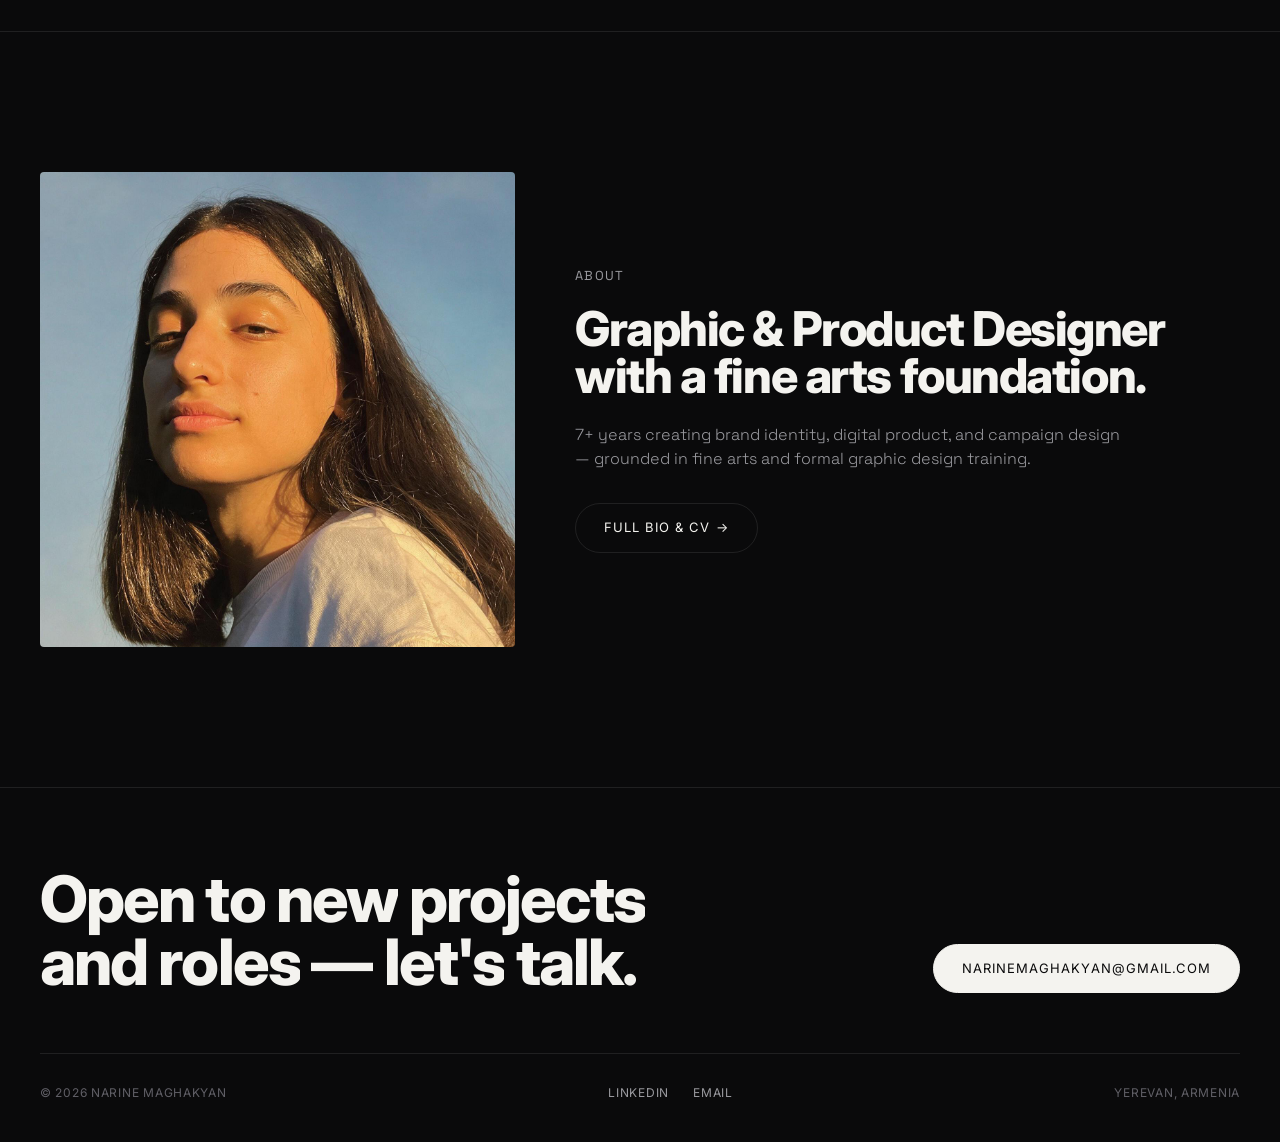
==== commit 9e4c8195: "Update work experience, skills, LinkedIn link; remove Behance" ====
--- a/index.html
+++ b/index.html
@@ -158,8 +158,7 @@
     <div class="footer-bottom">
       <span>© 2026 Narine Maghakyan</span>
       <div class="footer-socials">
-        <a href="https://www.behance.net/narinemaghakyann" target="_blank" rel="noopener">Behance</a>
-        <a href="https://www.linkedin.com/in/narine-maghakyan-73769a1a3" target="_blank" rel="noopener">LinkedIn</a>
+        <a href="https://www.linkedin.com/in/narine-maghakyan-design/" target="_blank" rel="noopener">LinkedIn</a>
         <a href="mailto:narinemaghakyan@gmail.com">Email</a>
       </div>
       <span>Yerevan, Armenia</span>
